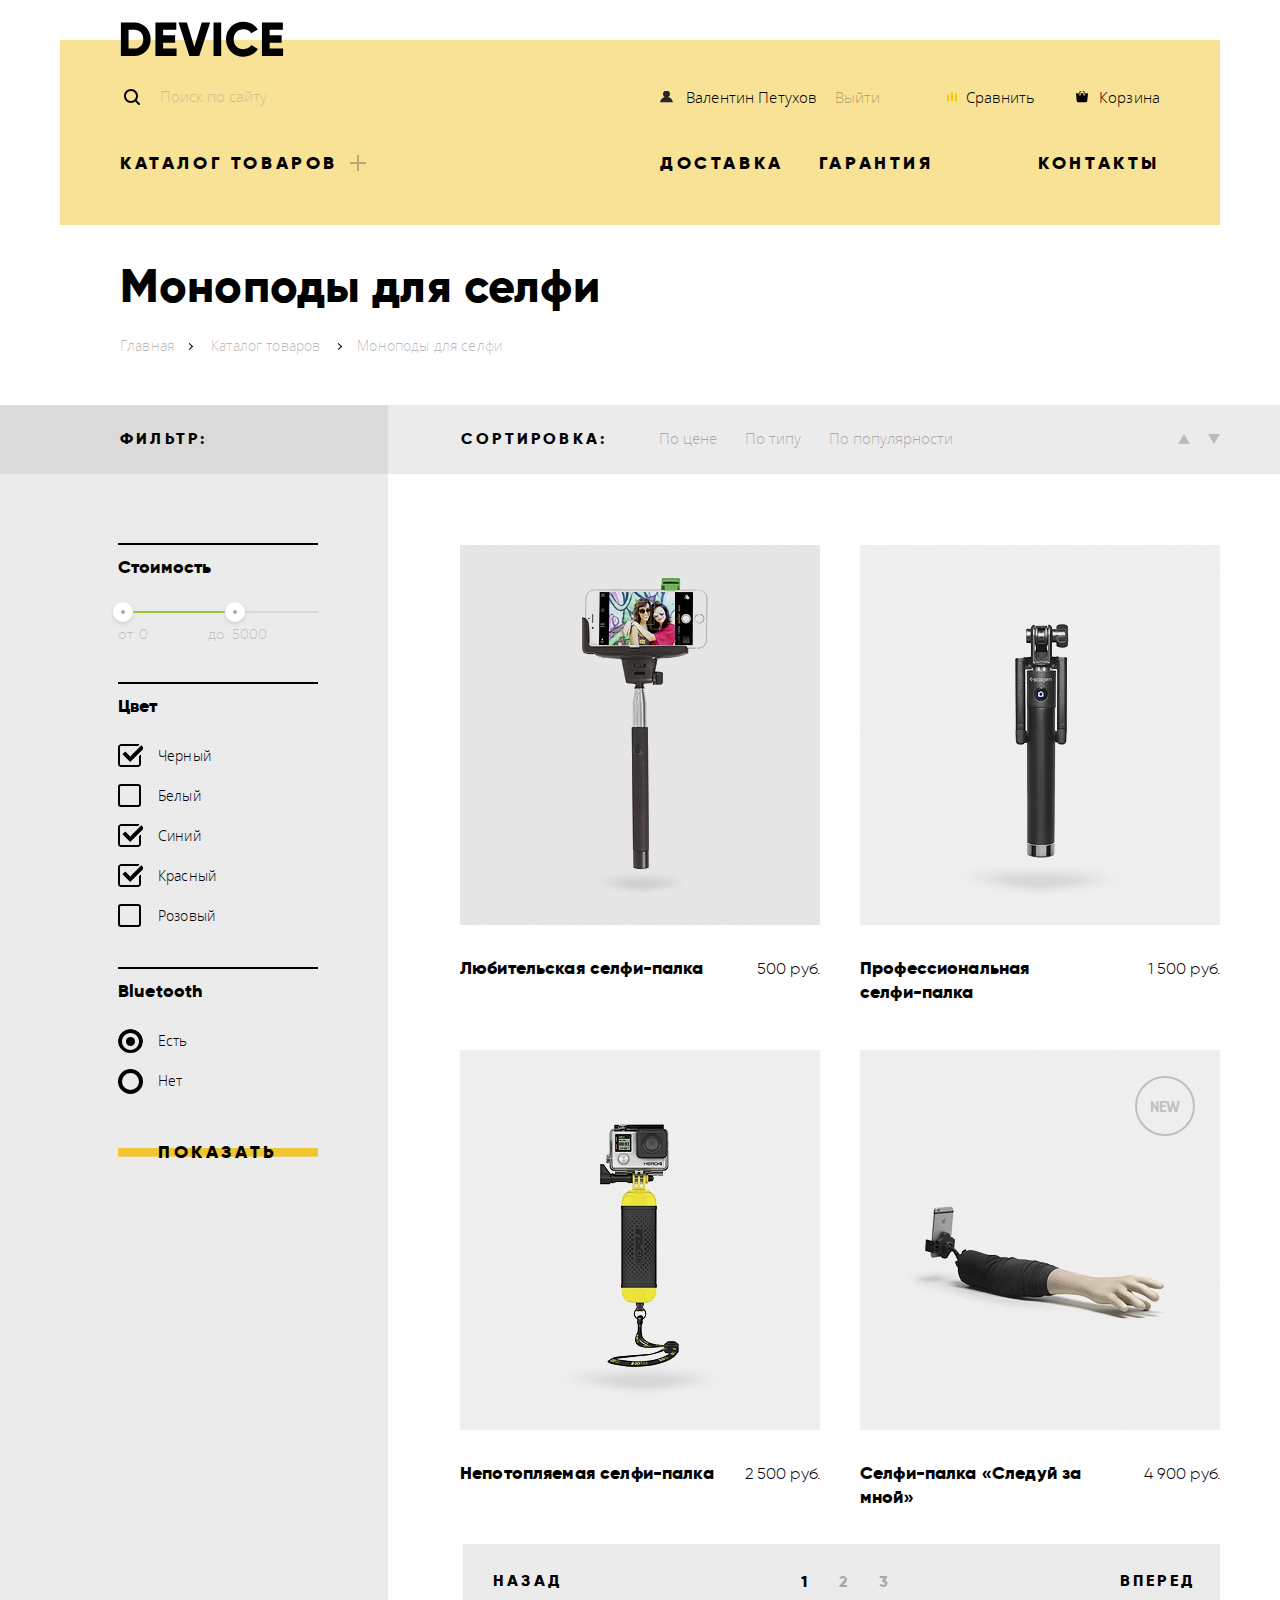
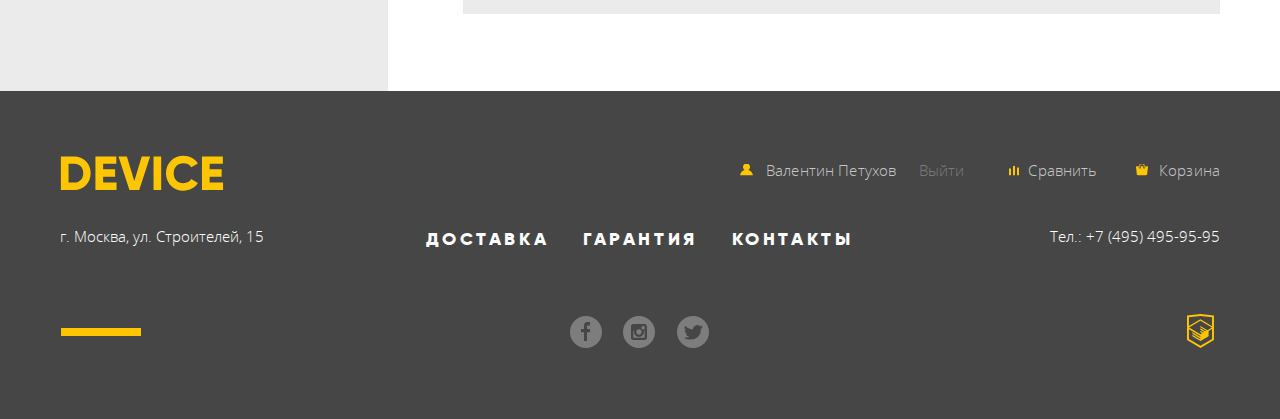
==== catalog.html @ 183bf9fe "исправление ошибок" ====
<!DOCTYPE html>
<html lang="ru">
  <head>
    <meta charset="utf-8">
    <title>DEVICE | Каталог товаров</title>
    <link href="css/normalize.css" rel="stylesheet">
    <link href="css/style.css" rel="stylesheet">
  </head>
  <body>

    <header class="main-header">
      <nav class="main-navigation">
        <a class="site-logo logo-top-margin" href="index.html">
          <img src="img/logo.svg" alt="Логотип «Девайс»" width="164" height="36">
        </a>
        <div class="navigation">
          <ul class="user-navigation list-style behavior">
            <li>
              <form class="search" action="https://echo.htmlacademy.ru" method="post">
                <input class="search-input" type="text" name="search" placeholder="Поиск по сайту" required>
                <button type="submit" class="search-button"><span>Найти</span></button>
              </form>
            </li>
            <!-- Потом будет формой? -->
          </ul>
          <ul class="user-navigation list-style behavior">
            <li class="login-link">
              <a class="enter" href="#">Валентин Петухов</a>
              <a class="logged-in-header logged-in" href="#">Выйти</a>
            </li>
            <li class="compare"><a href="#">Сравнить</a></li>
            <li class="cart"><a href="#">Корзина</a></li>
          </ul>
        </div>
        <div class="navigation">
          <ul class="site-navigation list-style behavior">
            <li class="catalog-pop-up">
              <a href="catalog-all.html">Каталог товаров</a>
              <div class="pop-up-container">
                <ul class="catalog-menu-pop-up list-style">
                  <li><a href="#">Виртуальная реальность</a></li>
                  <li><a href="catalog.html">Моноподы для селфи</a></li>
                  <li><a href="#">Экшн-камеры</a></li>
                </ul>
                <ul class="catalog-menu-pop-up list-style">
                  <li><a href="#">Фитнес-браслеты</a></li>
                  <li><a href="#">Умные часы</a></li>
                </ul>
                <ul class="catalog-menu-pop-up list-style">
                  <li><a href="#">Квадрокоптеры</a></li>
                </ul>
              </div>
            </li>
          </ul>
          <ul class="site-navigation list-style behavior">
            <li><a href="deliverance.html">Доставка</a></li>
            <li class="warranty"><a href="warranty.html">Гарантия</a></li>
            <li><a href="contacts.html">Контакты</a></li>
          </ul>
        </div>
      </nav>
    </header>

    <!-- Главный блок -->
    <main>
      <div class="main-heading container">
        <h1 class="page-title">Моноподы для селфи</h1>
        <ul class="breadcrumbs list-style">
          <li><a href="index.html">Главная</a></li>
          <li><a href="#">Каталог товаров</a></li>
          <li class="breadcrumbs-current">Моноподы для селфи</li>
        </ul>
      </div>

      <div class="top-row">
        <div class="container row">
          <div class="filters-header-left">
            <p class="filt filter-font">Фильтр:</p>
          </div>
          <div class="filters-header-right">
            <p class="sort filter-font">Сортировка:</p>
            <ul class="sort-items">
              <li><a href="#">По цене</a></li>
              <li><a href="#">По типу</a></li>
              <li><a href="#">По популярности</a></li>
            </ul>
            <ul class="sort-arrows">
              <li><a class="arrow arrow-up" href="#">по возрастанию</a></li>
              <li><a class="arrow arrow-down" href="#">по убыванию</a></li>
            </ul>
            </div>
          </div>
        </div>

      <div class="bottom-row">
        <div class="container row">
          <section class="filters-description">
            <h2 class="visually-hidden">Фильтр товаров</h2>
            <!-- Здесь будет формаy -->
            <form class="filter" action="https://echo.htmlacademy.ru" method="get">
              <div class="fieldset-border">
                <fieldset class="filter-item">
                  <legend>Стоимость</legend>
                  <div class="range-filter">
                    <div class="range-controls">
                      <div class="scale">
                        <div class="bar" style="width: 60%"></div>
                      </div>
                      <div class="toggle toggle-min"></div>
                      <div class="toggle toggle-max"></div>
                    </div>
                    <div class="price-controls">
                      <label class="min-price">от <input class="filter-input" type="text" name="min-price" value="0"></label>
                      <label class="max-price">до <input class="filter-input" type="text" name="max-price" value="5000"></label>
                    </div>
                  </div>
                </fieldset>
              </div>
              <div class="fieldset-border">
                <fieldset>
                  <legend>Цвет</legend>
                  <ul class="filter-list list-style">
                    <li class="filter-option">
                      <input class="visually-hidden filter-input" type="checkbox" name="black" id="black" checked>
                      <label for="black">Черный</label>
                    </li>
                    <li class="filter-option">
                      <input class="visually-hidden filter-input" type="checkbox" name="white" id="white">
                      <label for="white">Белый</label>
                    </li>
                    <li class="filter-option">
                      <input class="visually-hidden filter-input" type="checkbox" name="blue" id="blue" checked>
                      <label for="blue">Синий</label>
                    </li>
                    <li class="filter-option">
                      <input class="visually-hidden filter-input" type="checkbox" name="red" id="red" checked>
                      <label for="red">Красный</label>
                    </li>
                    <li class="filter-option">
                      <input class="visually-hidden filter-input" type="checkbox" name="pink" id="pink">
                      <label for="pink">Розовый</label>
                    </li>
                  </ul>
                </fieldset>
              </div>
              <div class="fieldset-border">
                <fieldset>
                  <legend>Bluetooth</legend>
                  <p class="bluetooth-radio">
                    <input class="visually-hidden filter-input" type="radio" name="bluetooth" value="yes" checked id="yes">
                    <label for="yes">Есть</label>
                  </p>
                  <p class="bluetooth-radio">
                    <input class="visually-hidden filter-input" type="radio" name="bluetooth" value="no" id="no">
                    <label for="no">Нет</label>
                  </p>
                </fieldset>
              </div>
              <button type="submit" class="yellow-button">Показать</button>
            </form>

          </section>
          <section class="catalog">
            <h2 class="visually-hidden">Список моноподов для селфи</h2>
            <ul class="catalog-list list-style">

              <li class="catalog-item">
                <article class="catalog-item-flex">
                  <p class="catalog-item-image">
                    <img src="img/item-1.jpg" width="360" height="380" alt="Любительская селфи-палка">
                    <button type="button" class="yellow-button">В корзину</button>
                    <button type="button" class="add-for-comparing">Добавить к сравнению</button>
                  </p>
                  <div class="catalog-item-description">
                    <h3>
                      <a href="catalog-item.html">Любительская селфи-палка</a>
                    </h3>
                    <p class="catalog-item-price">500&nbsp;руб.</p>
                  </div>
                </article>
              </li>

              <li class="catalog-item">
                <article class="catalog-item-flex">

                  <p class="catalog-item-image">
                    <img src="img/item-2.jpg" width="360" height="380" alt="Профессиональная селфи-палка">
                    <button type="button" class="yellow-button">В корзину</button>
                    <button type="button" class="add-for-comparing">Добавить к сравнению</button>
                  </p>
                  <div class="catalog-item-description">
                    <h3>
                      <a href="catalog-item.html">Профессиональная<br> селфи-палка</a>
                    </h3>
                    <p class="catalog-item-price">1&nbsp;500&nbsp;руб.</p>
                  </div>
                </article>
              </li>

              <li class="catalog-item">
                <article class="catalog-item-flex">
                  <p class="catalog-item-image">
                    <img src="img/item-3.jpg" width="360" height="380" alt="Непотопляемая селфи-палка">
                    <button type="button" class="yellow-button">В корзину</button>
                    <button type="button" class="add-for-comparing">Добавить к сравнению</button>
                  </p>
                  <div class="catalog-item-description">
                    <h3>
                      <a href="catalog-item.html">Непотопляемая селфи-палка</a>
                    </h3>
                    <p class="catalog-item-price">2&nbsp;500&nbsp;руб.</p>
                  </div>
                </article>
              </li>

              <li class="catalog-item">
                <article class="catalog-item-flex">
                  <p class="catalog-item-image new">
                    <img src="img/item-4.jpg" width="360" height="380" alt="Селфи-палка в виде руки">
                    <button type="button" class="yellow-button">В корзину</button>
                    <button type="button" class="add-for-comparing">Добавить к сравнению</button>
                  </p>
                  <div class="catalog-item-description">
                    <h3>
                      <a href="catalog-item.html">Селфи-палка &laquo;Следуй за мной&raquo;</a>
                    </h3>
                    <p class="catalog-item-price">4&nbsp;900&nbsp;руб.</p>
                  </div>
                </article>
              </li>
            </ul>
            <div class="pagination">
              <a href="#prev" class="prev page">Назад</a>
              <div class="numbers">
                <a href="#1" class="active">1</a>
                <a href="#2">2</a>
                <a href="#3">3</a>
              </div>
              <a href="#next" class="next page">Вперед</a>
             </div>
          </section>

        </div>
      </div>
    </main>

    <!-- Подвал сайта -->
    <footer class="main-footer">
      <div class="footer-container">
        <nav class="secondary-navigation">
          <div class="navigation-row">
            <a class="site-logo" href="index.html">
              <img src="img/logo-yellow.svg" alt="Логотип «Девайс»" width="164" height="47">
            </a>
            <ul class="user-navigation user-navigation-behavior list-style">
              <li class="login-link-footer">
                <a class="enter-bottom" href="#">Валентин Петухов</a>
                <a class="logged-in logged-in-footer" href="#">Выйти</a>
              </li>
              <li class="compare-catalog compare"><a class="compare-footer" href="#">Сравнить</a></li>
              <li class="cart"><a class="cart-footer" href="#">Корзина</a></li>
            </ul>
          </div>
          <div class="site-navigation-flex">
            <ul class="site-navigation site-navigation-behavior list-style">
              <li><a href="deliverance.html">Доставка</a></li>
              <li><a href="warranty.html">Гарантия</a></li>
              <li><a href="contacts.html">Контакты</a></li>
            </ul>
            <address class="address">
              <span>г. Москва, ул. Строителей, 15</span>
            </address>
            <address class="address phone">
              <a href="tel:+74954959595">Тел.: +7 (495) 495-95-95</a>
            </address>
          </div>
        </nav>
        <div class="footer-social-flex">
          <ul class="footer-social list-style">
            <li><a class="social-image" href="#"><img src="img/fb.svg" width="32" height="32" alt="Ссылка на паблик в Фейсбуке">Фейсбук</a></li>
            <li><a class="social-image" href="#"><img src="img/instagram.svg" width="32" height="32" alt="Ссылка на паблик в Инстаграме">Инстаграм</a></li>
            <li><a class="social-image" href="#"><img src="img/twitter.svg" width="32" height="32" alt="Ссылка на паблик в Твиттере">Твиттер</a></li>
          </ul>
          <a class="copyright" href="https://htmlacademy.ru/intensive/htmlcss"><img src="img/logo-html.svg" width="27" height="35" alt="Сссылка на страницу интенсивов">Профессиональный онлайн‑курс HTML и CSS</a>
        </div>
      </div>
    </footer>
  </body>
</html>
---- css/style.css ----
@font-face {
    font-family: 'Gilroy';
    src: url('../fonts/gilroyextrabold.woff2') format('woff2'),
         url('../fonts/gilroyextrabold.woff') format('woff');
    font-weight: 800;
    font-style: normal;

}

@font-face {
    font-family: 'Gilroy';
    src: url('../fonts/gilroylight.woff2') format('woff2'),
         url('../fonts/gilroylight.woff') format('woff');
    font-weight: 300;
    font-style: normal;

}

@font-face {
  font-family: 'Open Sans';
  src: local('Open Sans Light'), local('OpenSans-Light'),
       url('../fonts/opensanslight.woff2') format('woff2'),
       url('../fonts/opensanslight.woff') format('woff');
  font-weight: 300;
  font-style: normal;
}

body {
  margin: 0;
  padding: 0;
  font-family: 'Open Sans', 'Arial', sans-serif;
  font-size: 15px;
  color: #000000;
  line-height: 30px;
  letter-spacing: 0.01em;
  background-color: #ffffff;
}

img {
  max-width: 100%;
  height: auto;
}

.list-style {
  list-style: none;
  padding:0;
  margin: 0;
}

.page-title {
  font-family: "Gilroy", 'Arial', sans-serif;
  font-weight: 800;
  font-size: 47px;
  line-height: 48px;
  margin: 0;
  padding: 0;
  margin-bottom: 24px;
}

.breadcrumbs a,
.breadcrumbs-current {
  text-decoration: none;
  color: rgba(0, 0, 0, 0.3);
  padding-right: 37px;
}

.filter ul {
  line-height: 24px;
}

.filter-option:not(:last-child) {
  margin-bottom: 16px;
}

.filter fieldset {
  border-style: none;
  padding: 0;
  margin-inline-start: 0px;
  margin-inline-end: 0px;
}

.fieldset-border {
  border-top: 2px solid black;
  margin-bottom: 39px;
}

.fieldset-border legend {
  padding-top: 10px;
  margin-bottom: 26px;
}

.filter legend {
  font-family: "Gilroy", 'Arial', sans-serif;
  font-weight: 800;
  font-size: 18px;
  line-height: 24px;
}

.filter-input:disabled + label {
  color: #a6a6a6;
}

.filter label {
  position: relative;
  display: inline-block;
  margin-left: 40px;
}

.bluetooth-radio {
  line-height: 23px;
  margin-top: 0;
  margin-bottom: 17px;
}

.bluetooth-radio:last-child {
  margin-bottom: 0;
}

input[type="checkbox"] + label::before {
  content: "";
  position: absolute;
  top: 50%;
  left: -40px;
  width: 19px;
  height: 19px;
  margin-top: -12px;
  border: 2px solid #000000;
  border-radius: 3px;
}

input[type="radio"] + label::before {
  content: "";
  position: absolute;
  top: 50%;
  left: -40px;
  width: 17px;
  height: 17px;
  margin-top: -12px;
  border: 4px solid #000000;
  border-radius: 50%;
}

input[type="checkbox"]:checked + label::before {
  content: "";
  position: absolute;
  top: 50%;
  left: -40px;
  width: 25px;
  height: 24px;
  margin-top: -12px;
  background-image: url("../img/checkbox-on.svg");
  background-repeat: no-repeat;
  border: 0;
}

input[type="radio"]:checked + label::before {
  content: "";
  position: absolute;
  top: 50%;
  left: -40px;
  width: 25px;
  height: 24px;
  margin-top: -12px;
  background-image: url("../img/radio-on.svg");
  background-repeat: no-repeat;
  border: 0;
}

input[type="checkbox"] + label:hover::before,
input[type="radio"] + label:hover::before {
  opacity: 0.6;
}

input[type="checkbox"] + label:active::before,
input[type="radio"] + label:active::before {
  opacity: 1;
}

input[type="checkbox"]:disabled + label::before,
input[type="radio"]:disabled + label::before {
  opacity: 0.25;
}

input[type="checkbox"]:focus + label {
  outline: 2px solid rgb(125, 173, 217);
}

.catalog-item-flex {
  margin: 0;
}

.catalog-item-flex a {
  font-family: "Gilroy", 'Arial', sans-serif;
  font-weight: 800;
  font-size: 18px;
  text-decoration: none;
  color: #000000;
}

.catalog-item-image {
  margin: 0;
  margin-bottom: 31px;
  font-size: 0;
  line-height: 0;
  position: relative;
}

.catalog-item-image:hover img {
  opacity: 0.7;
}

.catalog-item-image img {
  position: relative;
}

.new::after {
  position: absolute;
  top: 26px;
  right: 25px;
  width: 56px;
  height: 56px;

  content: "new";
  font-family: "Gilroy", 'Arial', sans-serif;
  font-weight: 800;
  font-size: 14px;
  line-height: 60px;
  text-align: center;
  text-transform: uppercase;

  color: rgba(0, 0, 0, 0.2);
  border: 2px solid rgba(0, 0, 0, 0.2);
  border-radius: 50%;
}

 .catalog-item-image button{
  display: none;
}

.catalog-item-image:hover .yellow-button {
  display: block;
  position: absolute;
  top: 50%;
  left: 50%;
  transform: translate(-50%, -50%);
}

.catalog-item-image:hover .add-for-comparing {
  display: block;
  position: absolute;
  bottom: 140px;
  left: 50%;
  transform: translateX(-50%);
  margin-top: -40px;
  border: 0;
  padding: 0;
  margin: 0;
  background-color: transparent;
  font-size: 13px;
  color: rgba(0, 0, 0, 0.5);
  z-index: 2;
}

.catalog-item-image .add-for-comparing:hover {
  color: rgba(0, 0, 0, 1);
}

.catalog-item-image .add-for-comparing:active {
  color: rgba(0, 0, 0, 0.2);
}

.behavior a:hover,
.search-input:hover,
.sort-items a:hover,
.breadcrumbs a:hover {
  color: rgba(0, 0, 0, 0.6);
}

.breadcrumbs a:active {
  color: rgba(0, 0, 0, 0.1);
}

.behavior a:hover::before {
  opacity: 0.6;
}

.behavior a:active {
  color: rgba(0, 0, 0, 0.3);
}

.site-logo:hover {
  opacity: 0.6;
}

.behavior a:active::before,
.site-logo:active {
  opacity: 0.3;
}

.search-input:valid,
.search-input:focus{
  opacity: 1;
  border: 0;
}

.main-header {
  width: 1160px;
  padding: 40px 20px 0px 20px;
  margin: 0 auto;
}

.main-navigation {
  padding: 0 60px;
  background-color: #f7e296;
  padding-bottom: 22px;
}

.logo-top-margin {
  display: inline-block;
  vertical-align: top;
  margin-top: -19px;
}

.main-header .user-navigation {
  display: flex;
  justify-content: space-between;
  align-items: center;
  width: 500px;
}

.user-navigation li {
  width: 100px;
}

.user-navigation li:first-child {
  width: 260px;
}

.user-navigation li:last-child {
  text-align: right;
}

.navigation {
  display: flex;
  justify-content: space-between;
  margin-bottom: 25px;
}

.secondary-navigation .compare {
  padding-right: 16px;
}

.secondary-navigation .compare-catalog {
  padding-right: 35px;
}

.secondary-navigation .login-link {
  text-align: right;
}

.login-link-footer {
  padding-right: 35px;
}

.column-right {
  display: flex;
  justify-content: flex-end;
}

.main-navigation a {
  color: rgba(0, 0, 0, 1);
  text-decoration: none;
}

.main-navigation .logged-in {
  color: rgba(0, 0, 0, 0.3);
}

.main-header .site-navigation {
  display: flex;
  justify-content: space-between;
  width: 500px;
}

.main-navigation .warranty {
  margin-right: auto;
  padding-left: 35px;
}

.site-navigation a {
  font-family: "Gilroy", 'Arial', sans-serif;
  font-weight: 800;
  font-size: 18px;
  line-height: 24px;
  text-transform: uppercase;
  letter-spacing: 0.2em;
}

.catalog-menu-pop-up:first-child {
  width: 240px;
}

.catalog-menu-pop-up:nth-child(2) {
  width: 200px;
}

.catalog-menu-pop-up a {
  font-family:'Open Sans', 'Arial', sans-serif;
  text-transform: none;
  letter-spacing: 0.01em;
  font-size: 15px;
  line-height: 36px;
}

.catalog-pop-up {
  position: relative;
  padding-right: 30px;
}

.pop-up-container {
  display: none;
  position: absolute;
}

.catalog-pop-up:hover .pop-up-container {
  display: flex;
  width: 1040px;
  left: -60px;
  padding: 24px 60px 27px;
  background-color: #f7e296;
  z-index: 2;
}

.catalog-pop-up::after {
  content: "";
  position: absolute;
  top: 50%;
  right: 2px;
  width: 16px;
  height: 16px;
  transform: translateY(-50%);
  background-image: url("../img/plus.svg");
}

.about-us p:not(:last-of-type),
.contacts p {
  margin: 0;
  margin-bottom: 32px;
}

.about-us p:last-of-type {
  margin: 0;
  margin-bottom: 65px;
  letter-spacing: normal;
}

.about-us h2,
.contacts h2,
.advantages-slider h3
 {
  font-family: "Gilroy", 'Arial', sans-serif;
  font-weight: 800;
  font-size: 47px;
  line-height: 48px;
  margin: 0;
  margin-bottom: 42px;
  letter-spacing: 0.01em;
}

.about-us {
  letter-spacing: 0.1px;
}
.about-us ul {
  font-size: 16px;
  line-height: 40px;
  font-family: "Gilroy", 'Arial', sans-serif;
  font-weight: 800;
  margin: 0;
  margin-bottom: 51px;
  padding: 0;
  list-style-type: none;
}

.about-us li {
  position: relative;
  padding-left: 35px;
}

.about-us li::before {
  content: "";
  position: absolute;
  top: 50%;
  left: 0;
  width: 4px;
  height: 4px;
  transform: translateY(-50%);
  background-color: #ffffff;
  border: 2px solid #e5e5e5;
  border-radius: 50%;
}

.container {
  width: 1160px;
  margin: 0px auto;
  padding: 0 20px;
}

.info-container {
  display: flex;
  justify-content: space-between;
  padding-top: 72px;
  margin-bottom: 79px;
}

.info-container p {
  letter-spacing: 0;
}

.visually-hidden {
  position: absolute;

  width: 1px;
  height: 1px;
  margin: -1px;
  border: 0;
  padding: 0;

  white-space: nowrap;

  clip-path: inset(100%);
  clip: rect(0 0 0 0);
  overflow: hidden;
}
.about-us-wrapper {
  width: 477px;
}

.info-section {
  width: 560px;
  position: relative;
}

.info-section::before {
  content: "";
  position: absolute;
  top: -52px;
  width: 80px;
  height: 7px;
  background-color: black;
}

.main-footer {
  background-color: #464646;
  list-style: none;
}

.main-footer a {
  text-decoration: none;
  color: #ffffff;
}

.user-navigation-behavior a {
  color: rgba(255, 255, 255, 0.7);
}

.user-navigation-behavior a:hover,
.site-navigation-behavior a {
  color: rgba(255, 255, 255, 1);
}

.site-navigation-behavior a:hover {
  color: rgba(255, 255, 255, 0.6);
}

.user-navigation-behavior a:active,
.site-navigation-behavior a:active {
  color: rgba(255, 255, 255, 0.3);
}

.user-navigation-behavior a:hover::before,
.footer-social a:hover,
.copyright:hover {
  opacity: 0.6;
}

.user-navigation-behavior a:active::before,
.footer-social a:active,
.copyright:active {
  opacity: 0.3;
}

.copyright {
  font-size: 0;
}

.address {
  letter-spacing: normal;
}

.address span {
  font-style: normal;
  color: #ffffff;
  position: relative;
}

.address span::before {
  content: "";
  position: absolute;
  top: 102px;
  left: 1px;
  height: 8px;
  width: 80px;
  background-color: #ffc600;
}

.modal {
  display: none;
  margin: 0 auto;
  box-shadow: 0 10px 20px 0 rgba(4, 6, 6, 0.2);
  margin-top: 50px;
  margin-bottom: 50px;
  width: 960px;
}

.big-map {
  font-size: 0;
  line-height: 0;
  position: relative;
}

.map {
  margin-bottom: 66px;
  font-size: 0;
  line-height: 0;
  padding-top: 8px;
}

.write-us-form-container {
  display: flex;
  position: relative;
  padding: 100px 100px 80px 100px;
  flex-wrap: wrap;
  justify-content: space-between;
  flex-grow: 1;
}

.close-button {
  content: "";
  position: absolute;
  top: 20px;
  right: 20px;
  width: 55px;
  height: 55px;
  border: 0;
  border-radius: 50%;
  background-image: url("../img/modal-close.svg");
  background-repeat: no-repeat;
  opacity: 0.5;

}

.write-us-form-item {
  flex-basis: 320px;
  padding: 0;
  margin: 0;
}

.write-us-form-item input,
.write-us-form-item textarea {
   width: 320px;
   border: 0;
   background-color: #f2f2f2;
   font-size: 14px;
   line-height: 18px;
   color: inherit;
   padding: 16px 20px;
   outline: none;
}

.write-us-form-item input:hover,
.write-us-form-item textarea:hover {
  background-color: #eaeaea;
}

.write-us-form-item input:focus,
.write-us-form-item textarea:focus {
  outline: 3px solid #f0c52e;
}

.write-us-form-item input:invalid,
.write-us-form-item textarea:invalid {
  background-color: #f6dada;
}

.write-us-form-item textarea {
   width: 720px;
   resize: none;
 }

.write-us-form-item input::placeholder,
.write-us-form-item textarea::placeholder {
  color: rgba(0, 0, 0, 0.4);
}

.write-us-form-item label {
  font-family: "Gilroy", 'Arial', sans-serif;
  font-weight: 800;
  font-size: 18px;
  line-height: 24px;
  letter-spacing: 0.01em;
}

.grow {
  flex-grow: 1;
  margin-top: 40px;
}

.footer-container {
  width: 1160px;
  margin: 0px auto;
  padding: 64px 20px 55px 20px;
  background-color: #464646;
}

.navigation-row {
  display: flex;
  justify-content: space-between;
  align-items: flex-start;
  margin-bottom: 27px;
}

.main-footer .user-navigation {
  display: flex;
  justify-content: space-between;
  width: 480px;
}

.site-navigation-flex {
  display: flex;
  justify-content: space-between;
  margin-bottom: 63px;
  line-height: 18px;
}

.site-navigation-flex ul {
  order: 1;
  display: flex;
  width: 428px;
  justify-content: space-between;
  margin-right: 35px;

}
.phone {
  order: 2;
  font-style: normal;
}

.footer-social-flex {
  display: flex;
  justify-content: space-between;
  align-items: center;
}

.footer-social-flex ul {
  display: flex;
  width: 160px;
  justify-content: space-around;
}

.footer-social {
margin-left: 500px;
}

.footer-social a {
  font-size: 0;
}

.main-heading {
  width: 1100px;
  margin: 0px auto 47px auto;
  padding-left: 80px;
  padding-top: 37px;
}

.breadcrumbs {
  display: flex;
  font-size: 14px;
  line-height: 24px;
}

.catalog-list {
  display: flex;
  justify-content: space-between;
  flex-wrap: wrap;
  margin: 25px 0 35px 72px;
  padding:0;
  line-height: 24px;
}

.catalog-item {
  padding-top: 46px;
}

.catalog-item:nth-child(2n) {
  margin-right: 0;
}

.catalog-item-description {
  display: flex;
  align-items: baseline;
  justify-content: space-between;
}

.catalog-item-description h3 {
  font-family: "Gilroy", 'Arial', sans-serif;
  font-weight: 800px;
  font-size: 18px;
  width: 260px;
}

.catalog-item-price {
  font-family: "Gilroy", 'Arial', sans-serif;
  font-weight: 300px;
  font-size: 16px;
}

.catalog-item-description h3,
.catalog-item-description p {
  margin: 0;
}

.top-row {
  background-image: linear-gradient(to right, #dbdbdb 0, #dbdbdb 40%, #ebebeb 40%, #ebebeb 100%);
}

.bottom-row {
  background-image: linear-gradient(to right, #ebebeb 0, #ebebeb 40%, #fff 40%, #fff 100%);
}

.row {
  display: flex;
  align-items: stretch;
}
.filters-header-left {
  width: 328px;
  background-color: #dbdbdb;
  padding: 18px 0 21px 0;
  letter-spacing: 0.2em;
}

.filters-header-right {
  flex-grow: 1;
  background-color: #ebebeb;
  padding: 18px 0 16px 73px;
}

.filters-description {
  width: 328px;
  background-color: #ebebeb;
  padding-top: 69px;
}

.filters-description form {
  margin-left: 58px;
  margin-right: 70px;
  font-size: 14px;
}

.catalog {
  flex-grow: 1;
  background-color: #fff;
  margin: 0px auto;
  width: 800px;
}

.search {
  width: 440px;
  display: flex;
  position: relative;
}

.search::before {
  content: "";
  position: absolute;
  top: 50%;
  left: 4px;
  width: 16px;
  height: 16px;
  transform: translateY(-50%);
  background-image: url("../img/search.svg");
}
.search-input {
  border: 0;
  background-color: transparent;
  opacity: 0.3;
  padding-left: 40px;
  width: 310px;
  font-family: inherit;
  font-size: inherit;
  color: inherit;
  line-height: inherit;
  border-bottom: 2px solid transparent;
  height: 49px;
}

.search-input:active,
.search-input:hover,
.search-input:focus {
    outline: 0;
    outline-offset: 0;
}
.search-input:focus,
 .search-input:valid {
  border-bottom: 2px solid black;
}

.search-button {
  font-family: inherit;
  font-size: inherit;
  color: inherit;
  line-height: 15px;
  padding: 15px 20px;
  border: 2px solid black;
  display: none;
  background-color: transparent;
  transition: all 0.1s ease-in;
}

.search-input:focus + .search-button,
.search-input:valid + .search-button {
  display: block;
}

.search-button:hover {
  background-color: black;
  color: white;
}

.search-button:active {
  color: rgba(255, 255, 255, 0.3);
}

.yellow-button {
  position: relative;
  display: inline-block;
  vertical-align: top;
  background-color: transparent;
  padding: 11px 10px;
  border: 0;
  text-transform: uppercase;
  font-weight: 800;
  font-family: "Gilroy", 'Arial', sans-serif;
  font-size: 18px;
  letter-spacing: 0.2em;
  width: 200px;
  z-index: 2;
  cursor: pointer;
}

.more-about-us {
  line-height: 24px;
  text-decoration: none;
  color: #000000;
  text-align: center;
  width: 240px;
}

 .yellow-button::before {
  content: "";
  position: absolute;
  top: 0px;
  left: 0px;
  width: 100%;
  height: 100%;
  background-color: #f0c52e;
  z-index: -1;
  transform: scaleY(0.2);
  transition: transform 0.3s ease-in-out;
}

.yellow-button:hover::before {
  transform: scaleY(1);
}

.yellow-button:active {
  color: rgba(0, 0, 0, 0.3);
}

.filt {
  display: inline;
  margin-left: 60px;
}

.sort {
  display: inline-block;
  width: 160px;
}

.filter-font {
  font-family: "Gilroy", 'Arial', sans-serif;
  font-weight: 800;
  line-height: 24px;
  font-size: 16px;
  letter-spacing: 0.2em;
  text-transform: uppercase;
  margin-top: 0;
  margin-bottom: 0;
}

.sort-items {
  display: inline-flex;
  width: 460px;
  list-style: none;
  padding: 0;
  margin: 0;
  margin-left: 34px;
}

.sort-items a {
  text-decoration: none;
  color: black;
  margin-right: 28px;
  color: rgba(0, 0, 0, 0.3);
  letter-spacing: normal;
}

.sort-items a:active {
  color: rgba(0, 0, 0, 1);
}
.sort-arrows {
  display: inline-flex;
  width: 42px;
  line-height: 20px;
  justify-content: space-between;
  float: right;
  list-style: none;
  margin: 0;
  padding: 0;
}

.arrow {
  display: inline-block;
  position: relative;
  font-size: 0;
  margin-right: 8px;
  opacity: 0.2;
}

.arrow:last-child {
  margin: 0;
}

.arrow::before {
  content: "";
  position: absolute;
  border: 10px solid black;
  border-right-width: 6px;
  border-left-width: 6px;
  border-right-color: transparent;
  border-left-color: transparent;
  display: inline-block;
}

.arrow-up::before {
  border-top-width: 0px;
  top: 5px;
}

.arrow-down::before {
  border-bottom-width: 0px;
  top: 5px;
  right: 0px;
}

.arrow:hover {
  opacity: 0.4;
}

.arrow:active,
.close-button:hover {
  opacity: 1;
}

.close-button:active {
  opacity: 0.3;
}

.breadcrumbs li {
  position: relative;
  color: rgba(0, 0, 0, 0.3);
}
.breadcrumbs li:not(:last-child)::after {
  position: absolute;
  top: 10px;
  right: 19px;
  content: "";
  height: 4px;
  width: 4px;
  border-bottom: 1px solid black;
  border-right: 1px solid black;
  transform: rotate(-45deg);
}

.breadcrumbs li:nth-child(2)::after {
  top: 10px;
  right: 16px;
}

.user-navigation a:not(.logged-in) {
  position: relative;
  padding-left: 26px;
}

.logged-in-footer {
  padding-left: 18px;
}

 .logged-in-header {
  color: rgba(0, 0, 0, 0.3);
  padding-left: 14px;
}

.secondary-navigation .logged-in-footer {
  color: rgba(255, 255, 255, 0.3);
}

/* Картинки перед ссылками меню  user-navigation */

.user-navigation a::before {
  content: "";
  position: absolute;
  top: 50%;
  left: 0px;
  transform: translateY(-50%);
  width: 19px;
  height: 15px;
  background-repeat: no-repeat;
  /* background-position: 50% 50%; */
}

.enter::before {
  background-image: url("../img/user.svg");
  background-position: 0px 1px;
}
.compare a::before {
  background-image: url("../img/compare.svg");
  background-position: 74% 54%;
}
.cart a::before {
  background-image: url("../img/cart.svg");
  background-position: 49% 49%;
}
.enter-bottom::before {
  background-image: url("../img/user-yellow.svg");
  background-position: 0px 1px;
}
.compare .compare-footer::before {
  background-image: url("../img/compare-yellow.svg");
  background-position: 74% 54%;
}
.cart .cart-footer::before {
  background-image: url("../img/cart-yellow.svg");
  background-position: 49% 49%;
}

/* Картинки перед ссылками меню  user-navigation */

/* Пагинация */

.pagination {
  margin-left: 75px;
  background-color: #ebebeb;
  display: flex;
  justify-content: space-between;
  margin-bottom: 77px;
}

.pagination a {
  min-width: 20px;
  font-family: "Gilroy", 'Arial', sans-serif;
  font-weight: 800;
  font-size: 16px;
  text-align: center;
  text-decoration: none;
  text-transform: uppercase;
  letter-spacing: 0.2em;
  color: rgba(0, 0, 0, 1);
}

.prev {
  padding: 22px 30px 17px 30px;
}
.numbers {
  padding: 22px 30px 17px 46px;
}
.next {
  padding: 22px 25px 17px 35px;
}

.numbers a {
  padding: 0 12px;
  color: rgba(0, 0, 0, 0.3);
}

.numbers .active {
  color: rgba(0, 0, 0, 1);
}

.numbers a:hover {
  color: rgba(0, 0, 0, 0.6);
}

.numbers a:active {
  color: rgba(0, 0, 0, 1);
}

.page:hover {
  background-color: #d9d9d9;
}

.page:active {
  color: rgba(0, 0, 0, 0.3);
}

/* Пагинация */

.filter-item {
  font-family: "Gilroy", 'Arial', sans-serif;
  font-weight: 300;
  margin: 0;
  padding: 0;
  border: none;
}

.filter-item legend {
  margin-bottom: 23px;
}
.range-controls {
  position: relative;
  height: 11px;
  margin-bottom: 3px;
  padding-top: 9px;
}

.range-controls .scale {
  height: 2px;
  background-color: #d8d8d8;
}

.range-controls .bar {
  width: 70%;
  height: 2px;
  background: #91C92F;
}

.range-controls .toggle {
  position: absolute;
  top: 0px;
  left: 0px;
  width: 4px;
  height: 4px;
  padding: 0;
  border: 8px solid #ffffff;
  background-color: #ababab;
  border-radius: 50%;
  box-shadow: 0 2px 4px 0 #cfcfcf;
  cursor: pointer;
}

.range-controls .toggle-min {
  left: -5px;
}

.range-controls .toggle-max {
  left: 107px;
}

.range-controls .toggle:active {
  border: 9px solid #ffffff;
}

.price-controls {
  font-size: 0;
  line-height: 16px;
}

.price-controls label {
  display: inline-block;
  vertical-align: middle;
  width: 45%;
  font-size: 14px;
  margin-left: 0;
  color: rgba(0, 0, 0, 0.2);
}

.price-controls input {
  width: 40px;
  font-family: "Gilroy", 'Arial', sans-serif;
  font-weight: 300;
  font-size: 14px;
  text-align: left;
  color: rgba(0, 0, 0, 0.2);
  background-color: transparent;
  border: 0;
}

/* Слайдер */

.slider-container {
  box-sizing: border-box;
  height: 490px;
}

.slider-item {
  position: relative;
  width: 560px;
  z-index: 2;
}

.slider-card {
  display: none;
}

.slider-item::before {
  content: "";
  position: absolute;
  top: 39px;
  width: 100px;
  height: 7px;
  background-color: rgba(255, 255, 255, 1);
}

.slider-card::after {
  position: absolute;
  top: -12px;
  right: 49px;

  font-family: "Gilroy", 'Arial', sans-serif;
  font-weight: 800;
  font-size: 179.2px;
  line-height: 179.2px;
  color: rgba(255, 255, 255, 1);
  z-index: 1;
}

.slider-card:nth-child(1)::after {
  content: "01";
}

.slider-card:nth-child(2)::after {
  content: "02";
}

.slider-card:nth-child(3)::after {
  content: "03";
}

.slider {
  position: relative;
  background-image: linear-gradient(to bottom, #f7e296 0, #f7e296 114px, #ffffff 114px, #ffffff 100%);
}

.slider-list,
.slider-list ul {
  margin: 0;
  padding: 0;

  list-style: none;
}

.slider-item .slider-item-heading {
  max-width: 500px;
  margin: 0;
  margin-bottom: 19px;
  padding-top: 81px;
  font-family: "Gilroy", 'Arial', sans-serif;
  font-weight: 800;
  font-size: 47px;
  line-height: 56px;
}

.slider-item p {
  max-width: 500px;
  margin: 0;
  margin-bottom: 40px;
}

.slider-item-options .option-heading {
  font-size: 13px;
  font-family: "Open Sans", 'Arial', sans-serif;
  line-height: 20px;
  margin: 0;
}

.slider-item-options p {
  font-family: "Gilroy", 'Arial', sans-serif;
  font-weight: 300;
  font-size: 36px;
  line-height: 48px;
  margin-bottom: 7px;
}

.slider-controls {
  position: absolute;
  right: 70px;
  bottom: 129px;
  z-index: 10;
  font-size: 0;
}

.slider-controls label {
  position: relative;
  display: inline-block;
  width: 10px;
  height: 10px;
  border-radius: 50%;
  cursor: pointer;
  padding: 5px 9px;
  margin-left: 3px;
  margin-right: 3px;
}

.slider-controls label::after {
  content: "";

  position: absolute;
  top: 50%;
  left: 50%;
  z-index: 1;
  margin-left: -7px;
  margin-top: -6px;
  width: 10px;
  height: 10px;
  border: 1px solid #464646;
  border-radius: 50%;
  background: #ffffff;
}

#product-1:checked ~ .slider-list .slider-card:nth-child(1) {
  display: flex;
  flex-direction: row-reverse;
  justify-content: space-between;
}

#product-2:checked ~ .slider-list .slider-card:nth-child(2) {
  display: flex;
  flex-direction: row-reverse;
  justify-content: space-between;
}

#product-3:checked ~ .slider-list .slider-card:nth-child(3) {
  display: flex;
  flex-direction: row-reverse;
  justify-content: space-between;
}
#product-1:checked ~ .slider-controls .slider-controls-item--1::before,
#product-2:checked ~ .slider-controls .slider-controls-item--2::before,
#product-3:checked ~ .slider-controls .slider-controls-item--3::before {
  content: "";

  position: absolute;
  left: 50%;
  top: 50%;
  z-index: 2;

  width: 2px;
  height: 2px;
  margin-top: -2px;
  margin-left: -3px;

  background-color: inherit;
  border: 1px solid #464646;
  border-radius: 50%;
}

.slider-item-image {
  width: 560px;
  display: flex;
  justify-content: center;
  align-items: center;
}

.slider-item .yellow-button {
  margin-bottom: 47px;
}

.slider-item .more-about-us {
  width: 200px;
}

.slider-item-options {
  display: flex;
  align-items: space-between;
  justify-content: space-between;
  max-width: 426px;
}

 .slider-card:nth-child(3) .slider-item-options {
   width: 280px;
 }

.slider-item-options li {
  display: flex;
  flex-direction: column-reverse;
}
/* Слайдер */

/* Ассортимент */

.range-of-items {
  padding-top: 104px;
  margin-bottom: 182px;
}

.range-of-items-flex {
  margin: 0;
  padding: 0;
  list-style: none;
  display: flex;
  justify-content: space-between;
}

.range-item {
  max-width: 160px;
}

.range-item-heading {
  margin: 0;
  font-family: "Gilroy", 'Arial', sans-serif;
  font-weight: 800;
  line-height: 24px;
  font-size: 18px;
  width: 160px;
}

.range-item .range-item-link {
  display: flex;
  justify-content: center;
  align-items: center;
  width: 160px;
  height: 160px;
  background: rgba(240, 197, 46, 0.5) no-repeat 50% 50%;
  font-size: 0;
  margin-bottom: 33px;
}

.range-item:nth-child(2) .range-item-link {
  align-items: flex-end;
}

.range-item-link span {
  display: block;
  background-repeat: no-repeat;
  width: auto;
}

.range-item a {
  text-decoration: none;
  color: rgba(0, 0, 0, 1);
}

.range-item:nth-child(1) span {
  background-image: url("../img/popular-1.svg");
  width: 97px;
  height: 55px;
}
.range-item:nth-child(2) span {
  background-image: url("../img/popular-2.svg");
  width: 86px;
  height: 117px;
}
.range-item:nth-child(3) span {
  background-image: url("../img/popular-3.svg");
  width: 71px;
  height: 87px;
}
.range-item:nth-child(4)  span {
  background-image: url("../img/popular-4.svg");
  width: 107px;
  height: 65px;
}
.range-item:nth-child(5)  span {
  background-image: url("../img/popular-5.svg");
  width: 56px;
  height: 98px;
}
.range-item:nth-child(6)  span {
  background-image: url("../img/popular-6.svg");
  width: 132px;
  height: 69px;
}

.range-item-link:hover,
.range-item h3:hover + .range-item-link {
  background-color: rgba(240, 197, 46, 1);
}

 .range-item-link:active span {
  opacity: 0.3;
}

.our-partners {
  margin-bottom: 65px;
}

.partners-flex {
  display: flex;
  justify-content: space-between;
  list-style: none;
  margin: 0;
  padding:0;
}

.partners-flex a {
  width: 260px;
  height: 100px;
  display: inline-block;
  font-size: 0;
}

.partners-flex li:first-child {
  background-image: url("../img/logo-1.png");
}
.partners-flex li:first-child:hover {
  background-image: url("../img/logo-1-color.png");
}

.partners-flex li:nth-child(2) {
  background-image: url("../img/logo-3.png");
}
.partners-flex li:nth-child(2):hover {
  background-image: url("../img/logo-3-color.png");
}

.partners-flex li:nth-child(3) {
  background-image: url("../img/logo-2.png");
}
.partners-flex li:nth-child(3):hover {
  background-image: url("../img/logo-2-color.png");
}

.partners-flex li:last-child {
  background-image: url("../img/logo-4.png");
}
.partners-flex li:last-child:hover {
  background-image: url("../img/logo-4-color.png");
}

/* Нижний слайдер */

.advantages-slider {
  margin-bottom: 95px;
  background-color: #e5e5e5;
}

.advantages-slider-list {
  margin: 0;
  padding:0;
  width: 760px;
  list-style: none;
}

.advantages-slider-item {
  display: none;
  position: relative;
  margin-top: -27px;
}

.advantages-slider-container {
  display: flex;
  align-items: flex-start;
  padding-bottom: 129px;
}

.advantages-slider-controls {
  position: relative;
  display: flex;
  flex-direction: column;
  justify-content: space-around;
  width: 400px;
  padding: 0;
  margin: 0;
  margin-top: -32px;
  list-style: none;
}

.advantages-slider-controls  .yellow-button {
  padding-top: 8px;
  padding-bottom: 8px;
}

.advantages-slider-controls::after {
  content: "";
  position: absolute;
  right: 116px;
  top: -68px;
  width: 7px;
  height: 319px;
  background-color: black;
}

.advantages-slider-controls label {
  text-align: center;
  line-height: 24px;
  width: 140px;
}

.advantages-slider-controls li {
  margin: 12px 0px;
}

.advantages-slider-item h3 {
  margin-bottom: 30px;
}

.advantages-slider-item p {
  max-width: 460px;
  margin: 0;
  margin-bottom: 18px;
}

#delivery:checked ~ .advantages-slider-list .advantages-slider-item:nth-child(1) {
  display: block;
}

#warranty:checked ~ .advantages-slider-list .advantages-slider-item:nth-child(2) {
    display: block;
}

#credit:checked ~ .advantages-slider-list .advantages-slider-item:nth-child(3) {
    display: block;
}
#delivery:checked ~ .advantages-slider-controls .slider-controls-item--1::before,
#warranty:checked ~ .advantages-slider-controls .slider-controls-item--2::before,
#credit:checked ~ .advantages-slider-controls .slider-controls-item--3::before {
  display: none;
}

#delivery:checked ~ .advantages-slider-controls .slider-controls-item--1,
#warranty:checked ~ .advantages-slider-controls .slider-controls-item--2,
#credit:checked ~ .advantages-slider-controls .slider-controls-item--3 {
  background-color: rgba(0, 0, 0, 1);
  color: #f7e184;
  padding: 8px 128px 8px 11px;
}

.advantages-slider-item::after {
  content: "";
  position: absolute;
  top: 11px;
  right: 69px;
}

.advantages-slider-item:nth-child(1)::after {
  width: 133px;
  height: 159px;
  background-image: url("../img/delivery.svg");
}

.advantages-slider-item:nth-child(2)::after {
  width: 171px;
  height: 194px;
  background-image: url("../img/warranty.svg");
}

.advantages-slider-item:nth-child(3)::after {
  width: 156px;
  height: 186px;
  background-image: url("../img/credit.svg");
}
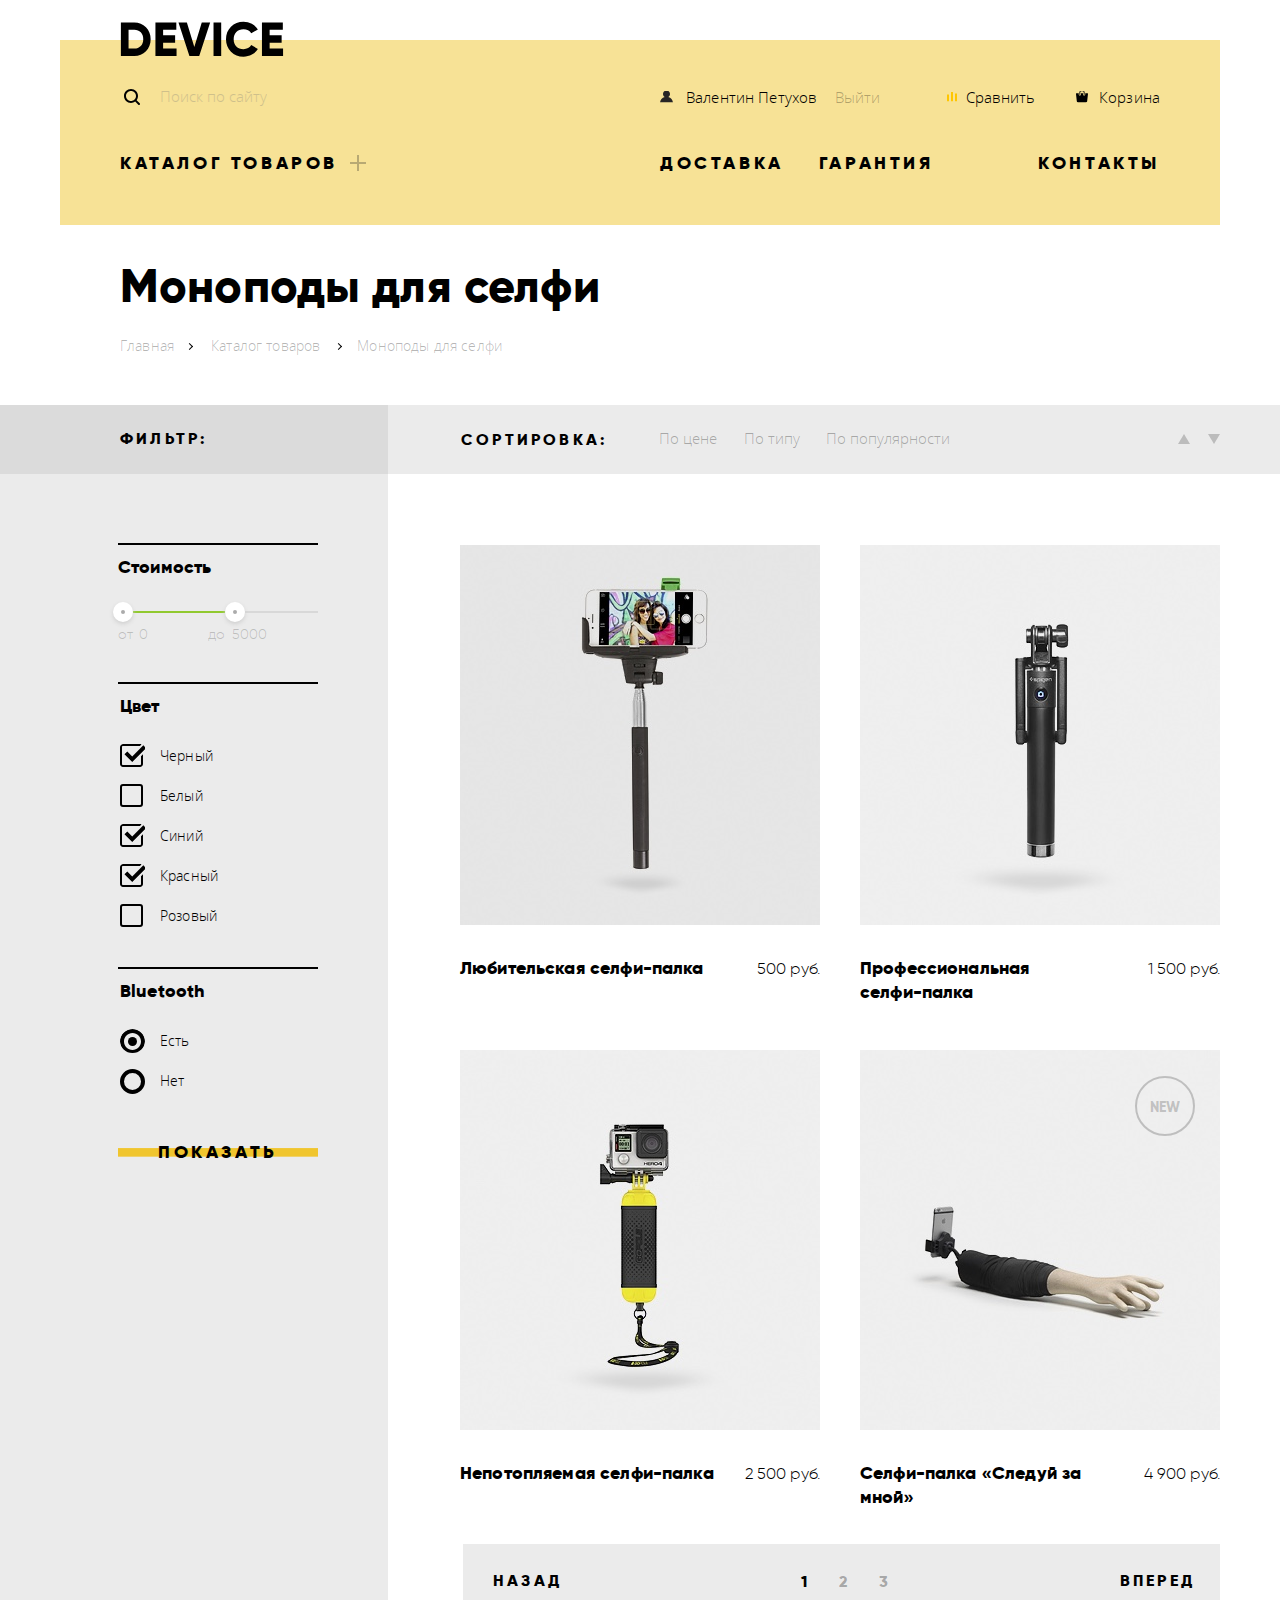
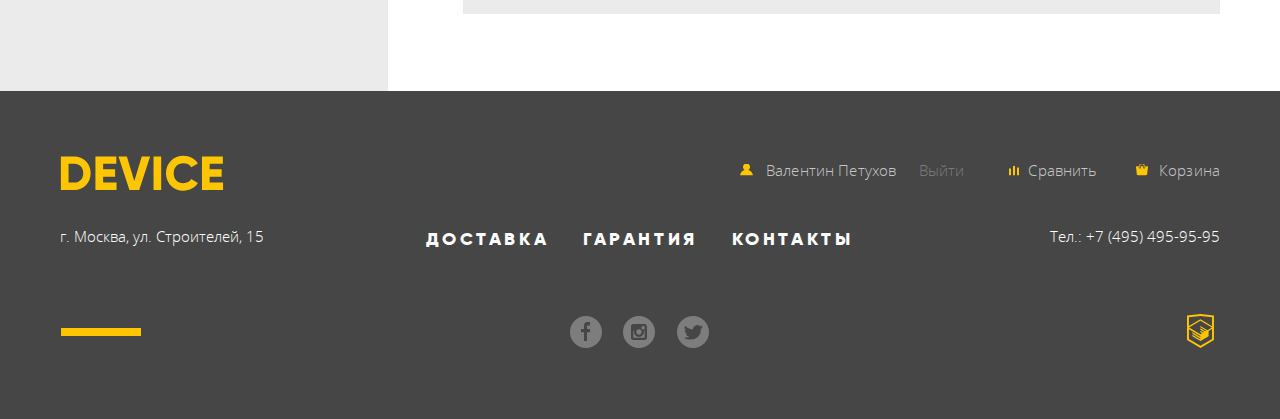
==== commit 5d05afba: "сделал javascript, а потом его поломалл" ====
--- a/catalog.html
+++ b/catalog.html
@@ -25,11 +25,11 @@
           </ul>
           <ul class="user-navigation list-style behavior">
             <li class="login-link">
-              <a class="enter" href="#">Валентин Петухов</a>
-              <a class="logged-in-header logged-in" href="#">Выйти</a>
+              <a class="enter" href="id.html">Валентин Петухов</a>
+              <a class="logged-in-header logged-in" href="log-out.html">Выйти</a>
             </li>
-            <li class="compare"><a href="#">Сравнить</a></li>
-            <li class="cart"><a href="#">Корзина</a></li>
+            <li class="compare"><a href="compare.html">Сравнить</a></li>
+            <li class="cart"><a href="cart.html">Корзина</a></li>
           </ul>
         </div>
         <div class="navigation">
@@ -38,16 +38,16 @@
               <a href="catalog-all.html">Каталог товаров</a>
               <div class="pop-up-container">
                 <ul class="catalog-menu-pop-up list-style">
-                  <li><a href="#">Виртуальная реальность</a></li>
+                  <li><a href="virtual-reality.html">Виртуальная реальность</a></li>
                   <li><a href="catalog.html">Моноподы для селфи</a></li>
-                  <li><a href="#">Экшн-камеры</a></li>
+                  <li><a href="action-cameras.html">Экшн-камеры</a></li>
                 </ul>
                 <ul class="catalog-menu-pop-up list-style">
-                  <li><a href="#">Фитнес-браслеты</a></li>
-                  <li><a href="#">Умные часы</a></li>
+                  <li><a href="trackers.html">Фитнес-браслеты</a></li>
+                  <li><a href="smart-watch.html">Умные часы</a></li>
                 </ul>
                 <ul class="catalog-menu-pop-up list-style">
-                  <li><a href="#">Квадрокоптеры</a></li>
+                  <li><a href="quadrocopters.html">Квадрокоптеры</a></li>
                 </ul>
               </div>
             </li>
@@ -67,7 +67,7 @@
         <h1 class="page-title">Моноподы для селфи</h1>
         <ul class="breadcrumbs list-style">
           <li><a href="index.html">Главная</a></li>
-          <li><a href="#">Каталог товаров</a></li>
+          <li><a href="catalog-all.html">Каталог товаров</a></li>
           <li class="breadcrumbs-current">Моноподы для селфи</li>
         </ul>
       </div>
@@ -80,13 +80,13 @@
           <div class="filters-header-right">
             <p class="sort filter-font">Сортировка:</p>
             <ul class="sort-items">
-              <li><a href="#">По цене</a></li>
-              <li><a href="#">По типу</a></li>
-              <li><a href="#">По популярности</a></li>
+              <li><a href="price-sort.html">По цене</a></li>
+              <li><a href="type-sort.html">По типу</a></li>
+              <li><a href="popularity">По популярности</a></li>
             </ul>
             <ul class="sort-arrows">
-              <li><a class="arrow arrow-up" href="#">по возрастанию</a></li>
-              <li><a class="arrow arrow-down" href="#">по убыванию</a></li>
+              <li><a class="arrow arrow-up" href="ascending.html">по возрастанию</a></li>
+              <li><a class="arrow arrow-down" href="descending.html">по убыванию</a></li>
             </ul>
             </div>
           </div>
@@ -173,7 +173,7 @@
                   </p>
                   <div class="catalog-item-description">
                     <h3>
-                      <a href="catalog-item.html">Любительская селфи-палка</a>
+                      <a href="amateur-selfie-stick.html">Любительская селфи-палка</a>
                     </h3>
                     <p class="catalog-item-price">500&nbsp;руб.</p>
                   </div>
@@ -190,7 +190,7 @@
                   </p>
                   <div class="catalog-item-description">
                     <h3>
-                      <a href="catalog-item.html">Профессиональная<br> селфи-палка</a>
+                      <a href="profeccional-selfie-stick.html">Профессиональная<br> селфи-палка</a>
                     </h3>
                     <p class="catalog-item-price">1&nbsp;500&nbsp;руб.</p>
                   </div>
@@ -206,7 +206,7 @@
                   </p>
                   <div class="catalog-item-description">
                     <h3>
-                      <a href="catalog-item.html">Непотопляемая селфи-палка</a>
+                      <a href="unsinkable-selfie-stick.html">Непотопляемая селфи-палка</a>
                     </h3>
                     <p class="catalog-item-price">2&nbsp;500&nbsp;руб.</p>
                   </div>
@@ -229,15 +229,19 @@
                 </article>
               </li>
             </ul>
-            <div class="pagination">
-              <a href="#prev" class="prev page">Назад</a>
-              <div class="numbers">
-                <a href="#1" class="active">1</a>
-                <a href="#2">2</a>
-                <a href="#3">3</a>
-              </div>
-              <a href="#next" class="next page">Вперед</a>
-             </div>
+            <ul class="pagination">
+              <li><a href="prev.html" class="prev page">Назад</a></li>
+              <li>
+                <div class="numbers">
+                  <a href="page-1.html" class="active">1</a>
+                  <a href="page-2.html">2</a>
+                  <a href="page-3.html">3</a>
+                </div>
+              </li>
+              <li>
+                <a href="next.html" class="next page">Вперед</a>
+              </li>
+            </ul>
           </section>
 
         </div>
@@ -254,11 +258,11 @@
             </a>
             <ul class="user-navigation user-navigation-behavior list-style">
               <li class="login-link-footer">
-                <a class="enter-bottom" href="#">Валентин Петухов</a>
-                <a class="logged-in logged-in-footer" href="#">Выйти</a>
-              </li>
-              <li class="compare-catalog compare"><a class="compare-footer" href="#">Сравнить</a></li>
-              <li class="cart"><a class="cart-footer" href="#">Корзина</a></li>
+                <a class="enter-bottom" href="id.html">Валентин Петухов</a>
+                <a class="logged-in logged-in-footer" href="log-out.html">Выйти</a>
+              </li>
+              <li class="compare-catalog compare"><a class="compare-footer" href="compare.html">Сравнить</a></li>
+              <li class="cart"><a class="cart-footer" href="cart.html">Корзина</a></li>
             </ul>
           </div>
           <div class="site-navigation-flex">
@@ -277,9 +281,9 @@
         </nav>
         <div class="footer-social-flex">
           <ul class="footer-social list-style">
-            <li><a class="social-image" href="#"><img src="img/fb.svg" width="32" height="32" alt="Ссылка на паблик в Фейсбуке">Фейсбук</a></li>
-            <li><a class="social-image" href="#"><img src="img/instagram.svg" width="32" height="32" alt="Ссылка на паблик в Инстаграме">Инстаграм</a></li>
-            <li><a class="social-image" href="#"><img src="img/twitter.svg" width="32" height="32" alt="Ссылка на паблик в Твиттере">Твиттер</a></li>
+            <li><a class="social-image" href="facebook.com"><img src="img/fb.svg" width="32" height="32" alt="Ссылка на паблик в Фейсбуке">Фейсбук</a></li>
+            <li><a class="social-image" href="instagram.com"><img src="img/instagram.svg" width="32" height="32" alt="Ссылка на паблик в Инстаграме">Инстаграм</a></li>
+            <li><a class="social-image" href="twitter.com"><img src="img/twitter.svg" width="32" height="32" alt="Ссылка на паблик в Твиттере">Твиттер</a></li>
           </ul>
           <a class="copyright" href="https://htmlacademy.ru/intensive/htmlcss"><img src="img/logo-html.svg" width="27" height="35" alt="Сссылка на страницу интенсивов">Профессиональный онлайн‑курс HTML и CSS</a>
         </div>
--- a/css/style.css
+++ b/css/style.css
@@ -25,6 +25,16 @@
   font-style: normal;
 }
 
+@keyframes animate {
+  0% {
+    transform: translateX(-10%);
+  };
+
+  100% {
+    transform: translateX(110%);
+  }
+}
+
 body {
   margin: 0;
   padding: 0;
@@ -75,8 +85,6 @@
 .filter fieldset {
   border-style: none;
   padding: 0;
-  margin-inline-start: 0px;
-  margin-inline-end: 0px;
 }
 
 .fieldset-border {
@@ -103,6 +111,7 @@
 .filter label {
   position: relative;
   display: inline-block;
+  vertical-align: top;
   margin-left: 40px;
 }
 
@@ -181,7 +190,8 @@
   opacity: 0.25;
 }
 
-input[type="checkbox"]:focus + label {
+input[type="checkbox"]:focus + label,
+input[type="radio"]:focus + label {
   outline: 2px solid rgb(125, 173, 217);
 }
 
@@ -614,12 +624,23 @@
 }
 
 .modal {
+  position: fixed;
+  top: 100px;
+  left: 50%;
   display: none;
-  margin: 0 auto;
-  box-shadow: 0 10px 20px 0 rgba(4, 6, 6, 0.2);
-  margin-top: 50px;
-  margin-bottom: 50px;
+  transform: translateX(-50%);
+  box-shadow: 0 10px 20px 0 rgba(4, 6, 6, 0.4);
   width: 960px;
+  background-color: white;
+  z-index: 5;
+}
+
+.modal-show {
+  display: block;
+  animation-name: animate;
+  animation-duration: 0.5s;
+  animation-iteration-count: 1;
+  animation-timing-function: ease;
 }
 
 .big-map {
@@ -633,6 +654,10 @@
   font-size: 0;
   line-height: 0;
   padding-top: 8px;
+}
+
+.map a {
+  font-size: 0;
 }
 
 .write-us-form-container {
@@ -703,7 +728,7 @@
 }
 
 .write-us-form-item label {
-  font-family: "Gilroy", 'Arial', sans-serif;
+  font-family: 'Gilroy', 'Arial', sans-serif;
   font-weight: 800;
   font-size: 18px;
   line-height: 24px;
@@ -812,14 +837,14 @@
 }
 
 .catalog-item-description h3 {
-  font-family: "Gilroy", 'Arial', sans-serif;
+  font-family: 'Gilroy', 'Arial', sans-serif;
   font-weight: 800px;
   font-size: 18px;
   width: 260px;
 }
 
 .catalog-item-price {
-  font-family: "Gilroy", 'Arial', sans-serif;
+  font-family: 'Gilroy', 'Arial', sans-serif;
   font-weight: 300px;
   font-size: 16px;
 }
@@ -877,6 +902,10 @@
   width: 440px;
   display: flex;
   position: relative;
+}
+
+.search-items {
+  font-size: 0;
 }
 
 .search::before {
@@ -949,7 +978,7 @@
   border: 0;
   text-transform: uppercase;
   font-weight: 800;
-  font-family: "Gilroy", 'Arial', sans-serif;
+  font-family: 'Gilroy', 'Arial', sans-serif;
   font-size: 18px;
   letter-spacing: 0.2em;
   width: 200px;
@@ -993,11 +1022,12 @@
 
 .sort {
   display: inline-block;
+  vertical-align: middle;
   width: 160px;
 }
 
 .filter-font {
-  font-family: "Gilroy", 'Arial', sans-serif;
+  font-family: 'Gilroy', 'Arial', sans-serif;
   font-weight: 800;
   line-height: 24px;
   font-size: 16px;
@@ -1009,17 +1039,22 @@
 
 .sort-items {
   display: inline-flex;
-  width: 460px;
+  justify-content: space-between;
+  flex-wrap: wrap;
+  width: 311px;
   list-style: none;
   padding: 0;
   margin: 0;
-  margin-left: 34px;
+  margin-left: 21px;
+}
+
+.sort-items li {
+  margin-left: 13px;
+  margin-right: 7px;
 }
 
 .sort-items a {
   text-decoration: none;
-  color: black;
-  margin-right: 28px;
   color: rgba(0, 0, 0, 0.3);
   letter-spacing: normal;
 }
@@ -1040,6 +1075,7 @@
 
 .arrow {
   display: inline-block;
+  vertical-align: top;
   position: relative;
   font-size: 0;
   margin-right: 8px;
@@ -1058,17 +1094,16 @@
   border-left-width: 6px;
   border-right-color: transparent;
   border-left-color: transparent;
-  display: inline-block;
 }
 
 .arrow-up::before {
   border-top-width: 0px;
-  top: 5px;
+  top: 11px;
 }
 
 .arrow-down::before {
   border-bottom-width: 0px;
-  top: 5px;
+  top: 11px;
   right: 0px;
 }
 
@@ -1168,16 +1203,24 @@
 /* Пагинация */
 
 .pagination {
+  display: flex;
+  justify-content: space-between;
+  margin: 0;
   margin-left: 75px;
+  margin-bottom: 77px;
+  padding: 0;
+  list-style: none;
+
   background-color: #ebebeb;
-  display: flex;
-  justify-content: space-between;
-  margin-bottom: 77px;
+}
+
+.pagination li {
+  display: flex;
 }
 
 .pagination a {
   min-width: 20px;
-  font-family: "Gilroy", 'Arial', sans-serif;
+  font-family: 'Gilroy', 'Arial', sans-serif;
   font-weight: 800;
   font-size: 16px;
   text-align: center;
@@ -1225,7 +1268,7 @@
 /* Пагинация */
 
 .filter-item {
-  font-family: "Gilroy", 'Arial', sans-serif;
+  font-family: 'Gilroy', 'Arial', sans-serif;
   font-weight: 300;
   margin: 0;
   padding: 0;
@@ -1295,7 +1338,7 @@
 
 .price-controls input {
   width: 40px;
-  font-family: "Gilroy", 'Arial', sans-serif;
+  font-family: 'Gilroy', 'Arial', sans-serif;
   font-weight: 300;
   font-size: 14px;
   text-align: left;
@@ -1306,10 +1349,9 @@
 
 /* Слайдер */
 
-.slider-container {
+/* .slider-container {
   box-sizing: border-box;
-  height: 490px;
-}
+} */
 
 .slider-item {
   position: relative;
@@ -1335,7 +1377,7 @@
   top: -12px;
   right: 49px;
 
-  font-family: "Gilroy", 'Arial', sans-serif;
+  font-family: 'Gilroy', 'Arial', sans-serif;
   font-weight: 800;
   font-size: 179.2px;
   line-height: 179.2px;
@@ -1373,7 +1415,7 @@
   margin: 0;
   margin-bottom: 19px;
   padding-top: 81px;
-  font-family: "Gilroy", 'Arial', sans-serif;
+  font-family: 'Gilroy', 'Arial', sans-serif;
   font-weight: 800;
   font-size: 47px;
   line-height: 56px;
@@ -1387,13 +1429,13 @@
 
 .slider-item-options .option-heading {
   font-size: 13px;
-  font-family: "Open Sans", 'Arial', sans-serif;
+  font-family: 'Open Sans', 'Arial', sans-serif;
   line-height: 20px;
   margin: 0;
 }
 
 .slider-item-options p {
-  font-family: "Gilroy", 'Arial', sans-serif;
+  font-family: 'Gilroy', 'Arial', sans-serif;
   font-weight: 300;
   font-size: 36px;
   line-height: 48px;
@@ -1403,7 +1445,7 @@
 .slider-controls {
   position: absolute;
   right: 70px;
-  bottom: 129px;
+  bottom: 134px;
   z-index: 10;
   font-size: 0;
 }
@@ -1411,6 +1453,7 @@
 .slider-controls label {
   position: relative;
   display: inline-block;
+  vertical-align: top;
   width: 10px;
   height: 10px;
   border-radius: 50%;
@@ -1490,7 +1533,6 @@
 
 .slider-item-options {
   display: flex;
-  align-items: space-between;
   justify-content: space-between;
   max-width: 426px;
 }
@@ -1508,8 +1550,8 @@
 /* Ассортимент */
 
 .range-of-items {
-  padding-top: 104px;
-  margin-bottom: 182px;
+  padding-top: 109px;
+  margin-bottom: 181px;
 }
 
 .range-of-items-flex {
@@ -1526,7 +1568,7 @@
 
 .range-item-heading {
   margin: 0;
-  font-family: "Gilroy", 'Arial', sans-serif;
+  font-family: 'Gilroy', 'Arial', sans-serif;
   font-weight: 800;
   line-height: 24px;
   font-size: 18px;
@@ -1600,7 +1642,7 @@
 }
 
 .our-partners {
-  margin-bottom: 65px;
+  margin-bottom: 71px;
 }
 
 .partners-flex {
@@ -1615,6 +1657,7 @@
   width: 260px;
   height: 100px;
   display: inline-block;
+  vertical-align: top;
   font-size: 0;
 }
 
@@ -1695,7 +1738,7 @@
   right: 116px;
   top: -68px;
   width: 7px;
-  height: 319px;
+  bottom: -59px;
   background-color: black;
 }
 
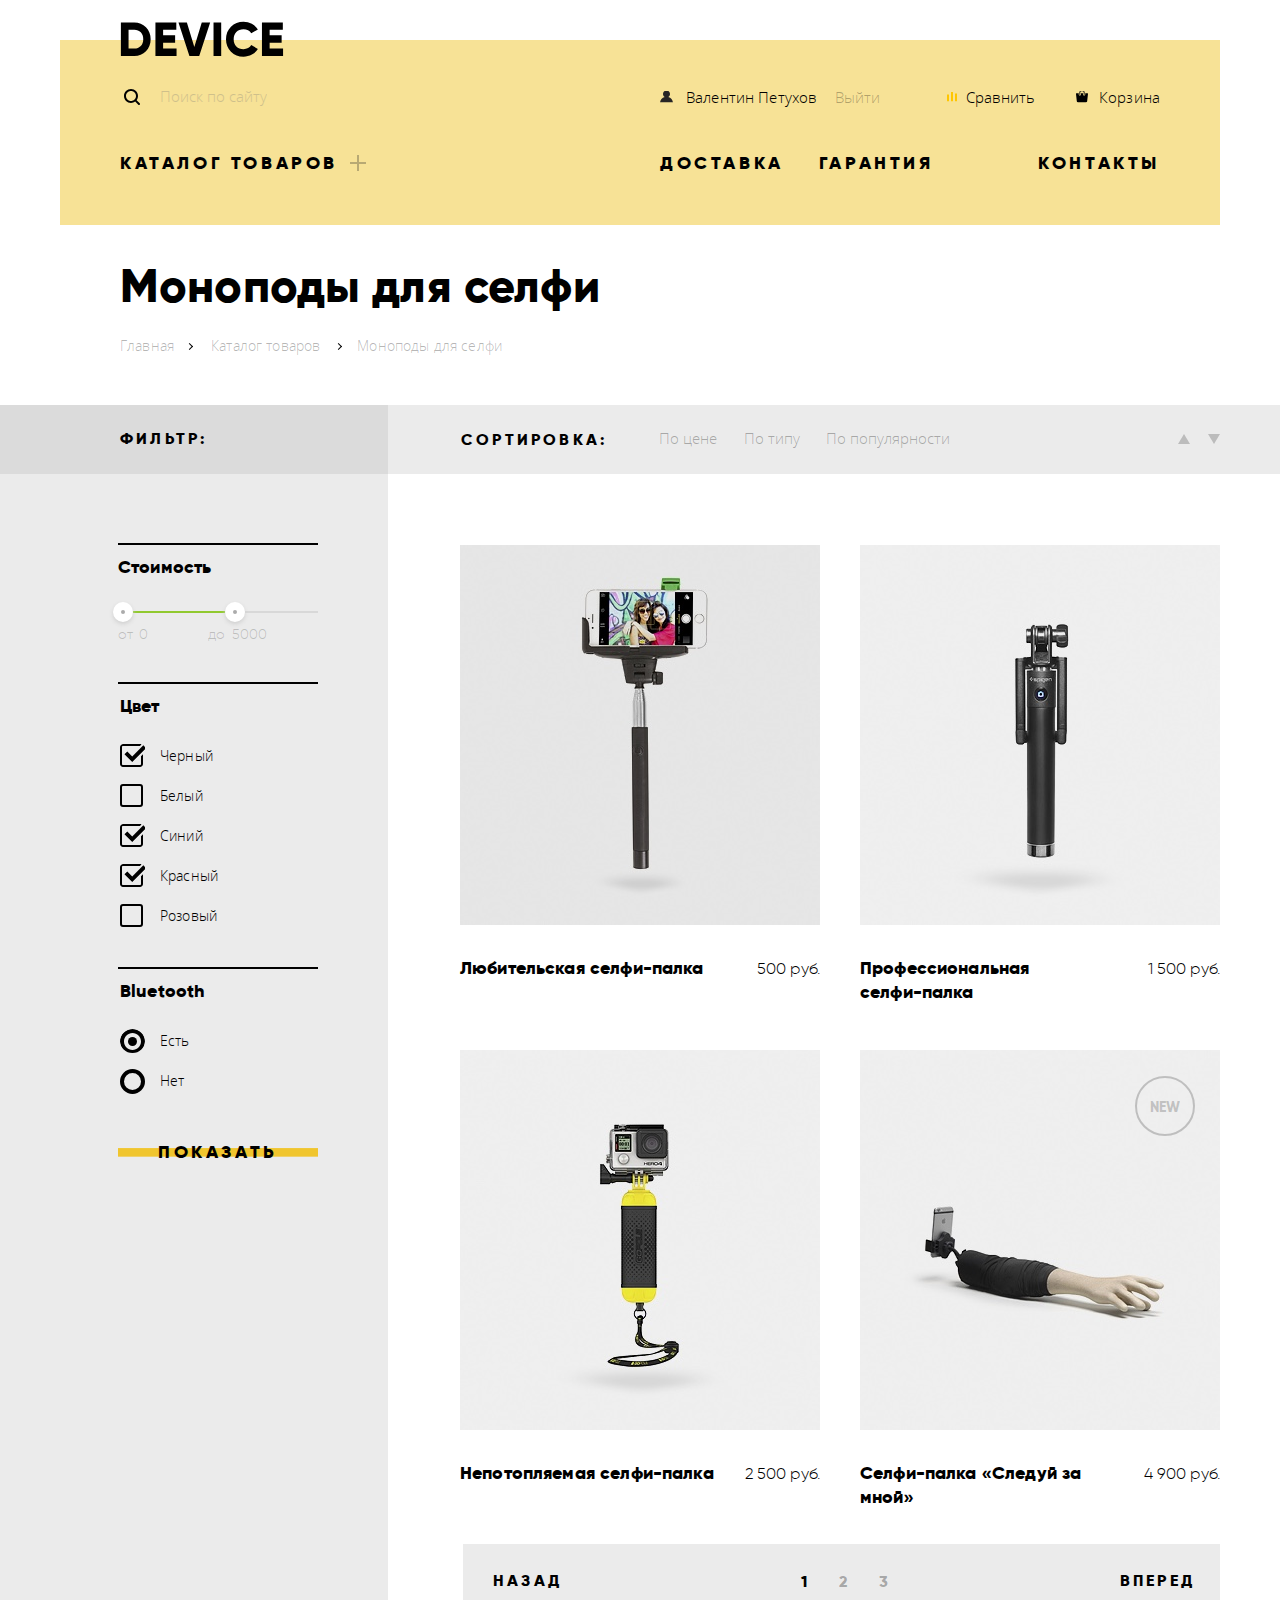
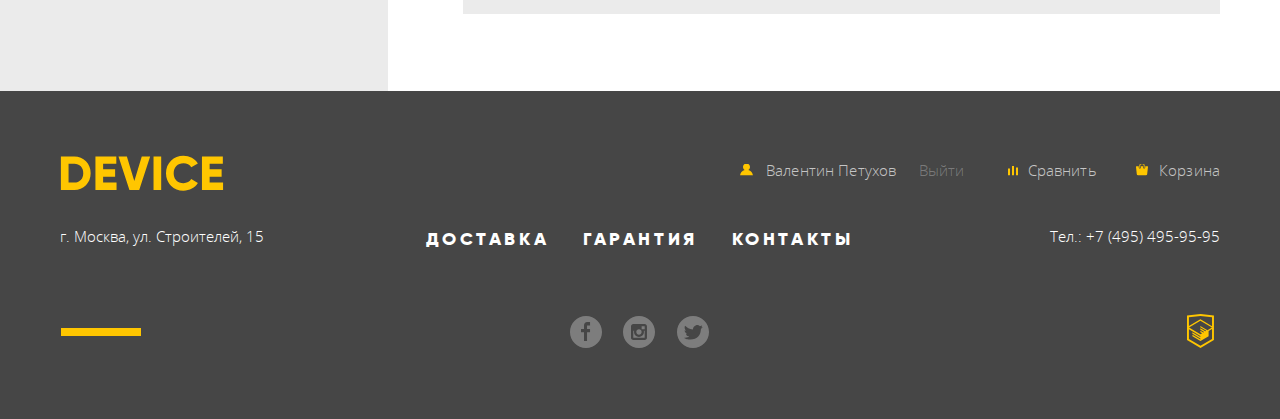
==== commit 72d9ff54: "Исправилил кнопки переключения, скрипт карты, в фильтре div на button" ====
--- a/catalog.html
+++ b/catalog.html
@@ -106,8 +106,8 @@
                       <div class="scale">
                         <div class="bar" style="width: 60%"></div>
                       </div>
-                      <div class="toggle toggle-min"></div>
-                      <div class="toggle toggle-max"></div>
+                      <button type="button" class="toggle toggle-min"></button>
+                      <button type="button" class="toggle toggle-max"></button>
                     </div>
                     <div class="price-controls">
                       <label class="min-price">от <input class="filter-input" type="text" name="min-price" value="0"></label>
--- a/css/style.css
+++ b/css/style.css
@@ -1,26 +1,26 @@
 @font-face {
-    font-family: 'Gilroy';
-    src: url('../fonts/gilroyextrabold.woff2') format('woff2'),
-         url('../fonts/gilroyextrabold.woff') format('woff');
+    font-family: "Gilroy";
+    src: url("../fonts/gilroyextrabold.woff2") format("woff2"),
+         url("../fonts/gilroyextrabold.woff") format("woff");
     font-weight: 800;
     font-style: normal;
 
 }
 
 @font-face {
-    font-family: 'Gilroy';
-    src: url('../fonts/gilroylight.woff2') format('woff2'),
-         url('../fonts/gilroylight.woff') format('woff');
+    font-family: "Gilroy";
+    src: url("../fonts/gilroylight.woff2") format("woff2"),
+         url("../fonts/gilroylight.woff") format("woff");
     font-weight: 300;
     font-style: normal;
 
 }
 
 @font-face {
-  font-family: 'Open Sans';
-  src: local('Open Sans Light'), local('OpenSans-Light'),
-       url('../fonts/opensanslight.woff2') format('woff2'),
-       url('../fonts/opensanslight.woff') format('woff');
+  font-family: "Open Sans";
+  src: local("Open Sans Light"), local("OpenSans-Light"),
+       url("../fonts/opensanslight.woff2") format("woff2"),
+       url("../fonts/opensanslight.woff") format("woff");
   font-weight: 300;
   font-style: normal;
 }
@@ -38,7 +38,8 @@
 body {
   margin: 0;
   padding: 0;
-  font-family: 'Open Sans', 'Arial', sans-serif;
+  font-family: "Open Sans", "Arial", sans-serif;
+  font-weight: 300;
   font-size: 15px;
   color: #000000;
   line-height: 30px;
@@ -58,7 +59,7 @@
 }
 
 .page-title {
-  font-family: "Gilroy", 'Arial', sans-serif;
+  font-family: "Gilroy", "Arial", sans-serif;
   font-weight: 800;
   font-size: 47px;
   line-height: 48px;
@@ -98,7 +99,7 @@
 }
 
 .filter legend {
-  font-family: "Gilroy", 'Arial', sans-serif;
+  font-family: "Gilroy", "Arial", sans-serif;
   font-weight: 800;
   font-size: 18px;
   line-height: 24px;
@@ -200,7 +201,7 @@
 }
 
 .catalog-item-flex a {
-  font-family: "Gilroy", 'Arial', sans-serif;
+  font-family: "Gilroy", "Arial", sans-serif;
   font-weight: 800;
   font-size: 18px;
   text-decoration: none;
@@ -231,7 +232,7 @@
   height: 56px;
 
   content: "new";
-  font-family: "Gilroy", 'Arial', sans-serif;
+  font-family: "Gilroy", "Arial", sans-serif;
   font-weight: 800;
   font-size: 14px;
   line-height: 60px;
@@ -346,6 +347,10 @@
   width: 260px;
 }
 
+.nav-main li:first-child {
+  width: 100px;
+}
+
 .user-navigation li:last-child {
   text-align: right;
 }
@@ -356,20 +361,13 @@
   margin-bottom: 25px;
 }
 
-.secondary-navigation .compare {
-  padding-right: 16px;
-}
-
-.secondary-navigation .compare-catalog {
-  padding-right: 35px;
-}
-
 .secondary-navigation .login-link {
   text-align: right;
-}
-
-.login-link-footer {
-  padding-right: 35px;
+  margin-right: 18px;
+}
+
+.compare-catalog {
+  margin-right: 17px;
 }
 
 .column-right {
@@ -398,7 +396,7 @@
 }
 
 .site-navigation a {
-  font-family: "Gilroy", 'Arial', sans-serif;
+  font-family: "Gilroy", "Arial", sans-serif;
   font-weight: 800;
   font-size: 18px;
   line-height: 24px;
@@ -415,7 +413,8 @@
 }
 
 .catalog-menu-pop-up a {
-  font-family:'Open Sans', 'Arial', sans-serif;
+  font-family:"Open Sans", "Arial", sans-serif;
+  font-weight: 300;
   text-transform: none;
   letter-spacing: 0.01em;
   font-size: 15px;
@@ -468,7 +467,7 @@
 .contacts h2,
 .advantages-slider h3
  {
-  font-family: "Gilroy", 'Arial', sans-serif;
+  font-family: "Gilroy", "Arial", sans-serif;
   font-weight: 800;
   font-size: 47px;
   line-height: 48px;
@@ -483,7 +482,7 @@
 .about-us ul {
   font-size: 16px;
   line-height: 40px;
-  font-family: "Gilroy", 'Arial', sans-serif;
+  font-family: "Gilroy", "Arial", sans-serif;
   font-weight: 800;
   margin: 0;
   margin-bottom: 51px;
@@ -635,6 +634,10 @@
   z-index: 5;
 }
 
+.big-map {
+  line-height: 0;
+}
+
 .modal-show {
   display: block;
   animation-name: animate;
@@ -643,10 +646,20 @@
   animation-timing-function: ease;
 }
 
-.big-map {
-  font-size: 0;
+.modal iframe {
+  position: relative;
+  z-index: 2;
+
+  border: none;
+}
+
+.modal p {
+  position: absolute;
+  top: 0;
+  left: 0;
+  z-index: 1;
   line-height: 0;
-  position: relative;
+  margin: 0;
 }
 
 .map {
@@ -681,6 +694,7 @@
   background-image: url("../img/modal-close.svg");
   background-repeat: no-repeat;
   opacity: 0.5;
+  z-index: 3;
 
 }
 
@@ -728,7 +742,7 @@
 }
 
 .write-us-form-item label {
-  font-family: 'Gilroy', 'Arial', sans-serif;
+  font-family: "Gilroy", "Arial", sans-serif;
   font-weight: 800;
   font-size: 18px;
   line-height: 24px;
@@ -760,6 +774,10 @@
   width: 480px;
 }
 
+ .main-footer .nav-main {
+  width: 355px;
+ }
+
 .site-navigation-flex {
   display: flex;
   justify-content: space-between;
@@ -837,14 +855,14 @@
 }
 
 .catalog-item-description h3 {
-  font-family: 'Gilroy', 'Arial', sans-serif;
+  font-family: "Gilroy", "Arial", sans-serif;
   font-weight: 800px;
   font-size: 18px;
   width: 260px;
 }
 
 .catalog-item-price {
-  font-family: 'Gilroy', 'Arial', sans-serif;
+  font-family: "Gilroy", "Arial", sans-serif;
   font-weight: 300px;
   font-size: 16px;
 }
@@ -978,7 +996,7 @@
   border: 0;
   text-transform: uppercase;
   font-weight: 800;
-  font-family: 'Gilroy', 'Arial', sans-serif;
+  font-family: "Gilroy", "Arial", sans-serif;
   font-size: 18px;
   letter-spacing: 0.2em;
   width: 200px;
@@ -1027,7 +1045,7 @@
 }
 
 .filter-font {
-  font-family: 'Gilroy', 'Arial', sans-serif;
+  font-family: "Gilroy", "Arial", sans-serif;
   font-weight: 800;
   line-height: 24px;
   font-size: 16px;
@@ -1220,7 +1238,7 @@
 
 .pagination a {
   min-width: 20px;
-  font-family: 'Gilroy', 'Arial', sans-serif;
+  font-family: "Gilroy", "Arial", sans-serif;
   font-weight: 800;
   font-size: 16px;
   text-align: center;
@@ -1268,7 +1286,7 @@
 /* Пагинация */
 
 .filter-item {
-  font-family: 'Gilroy', 'Arial', sans-serif;
+  font-family: "Gilroy", "Arial", sans-serif;
   font-weight: 300;
   margin: 0;
   padding: 0;
@@ -1302,7 +1320,7 @@
   left: 0px;
   width: 4px;
   height: 4px;
-  padding: 0;
+  padding: 2px;
   border: 8px solid #ffffff;
   background-color: #ababab;
   border-radius: 50%;
@@ -1338,7 +1356,7 @@
 
 .price-controls input {
   width: 40px;
-  font-family: 'Gilroy', 'Arial', sans-serif;
+  font-family: "Gilroy", "Arial", sans-serif;
   font-weight: 300;
   font-size: 14px;
   text-align: left;
@@ -1377,7 +1395,7 @@
   top: -12px;
   right: 49px;
 
-  font-family: 'Gilroy', 'Arial', sans-serif;
+  font-family: "Gilroy", "Arial", sans-serif;
   font-weight: 800;
   font-size: 179.2px;
   line-height: 179.2px;
@@ -1415,7 +1433,7 @@
   margin: 0;
   margin-bottom: 19px;
   padding-top: 81px;
-  font-family: 'Gilroy', 'Arial', sans-serif;
+  font-family: "Gilroy", "Arial", sans-serif;
   font-weight: 800;
   font-size: 47px;
   line-height: 56px;
@@ -1429,13 +1447,14 @@
 
 .slider-item-options .option-heading {
   font-size: 13px;
-  font-family: 'Open Sans', 'Arial', sans-serif;
+  font-family: "Open Sans", "Arial", sans-serif;
+  font-weight: 300;
   line-height: 20px;
   margin: 0;
 }
 
 .slider-item-options p {
-  font-family: 'Gilroy', 'Arial', sans-serif;
+  font-family: "Gilroy", "Arial", sans-serif;
   font-weight: 300;
   font-size: 36px;
   line-height: 48px;
@@ -1445,7 +1464,7 @@
 .slider-controls {
   position: absolute;
   right: 70px;
-  bottom: 134px;
+  bottom: 132px;
   z-index: 10;
   font-size: 0;
 }
@@ -1518,9 +1537,11 @@
 
 .slider-item-image {
   width: 560px;
+  min-height: 486px;
   display: flex;
   justify-content: center;
   align-items: center;
+
 }
 
 .slider-item .yellow-button {
@@ -1568,7 +1589,7 @@
 
 .range-item-heading {
   margin: 0;
-  font-family: 'Gilroy', 'Arial', sans-serif;
+  font-family: "Gilroy", "Arial", sans-serif;
   font-weight: 800;
   line-height: 24px;
   font-size: 18px;
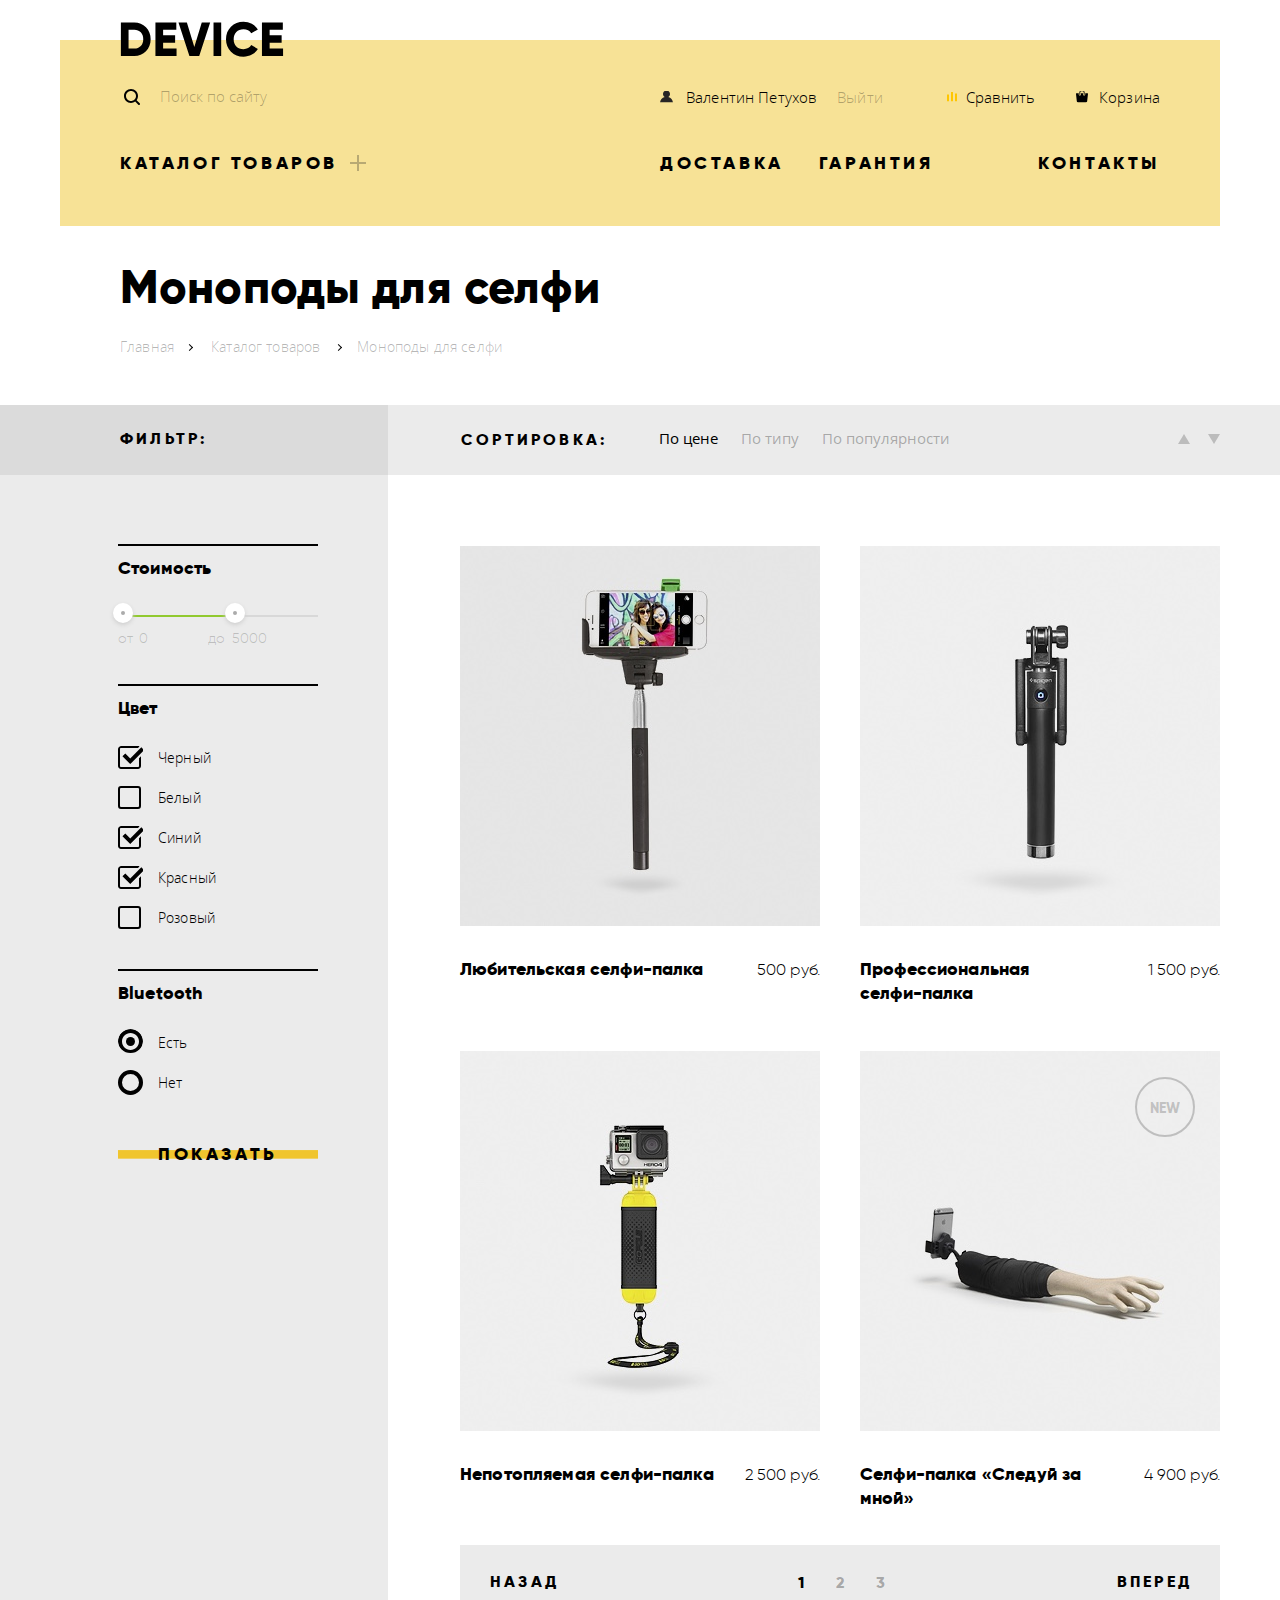
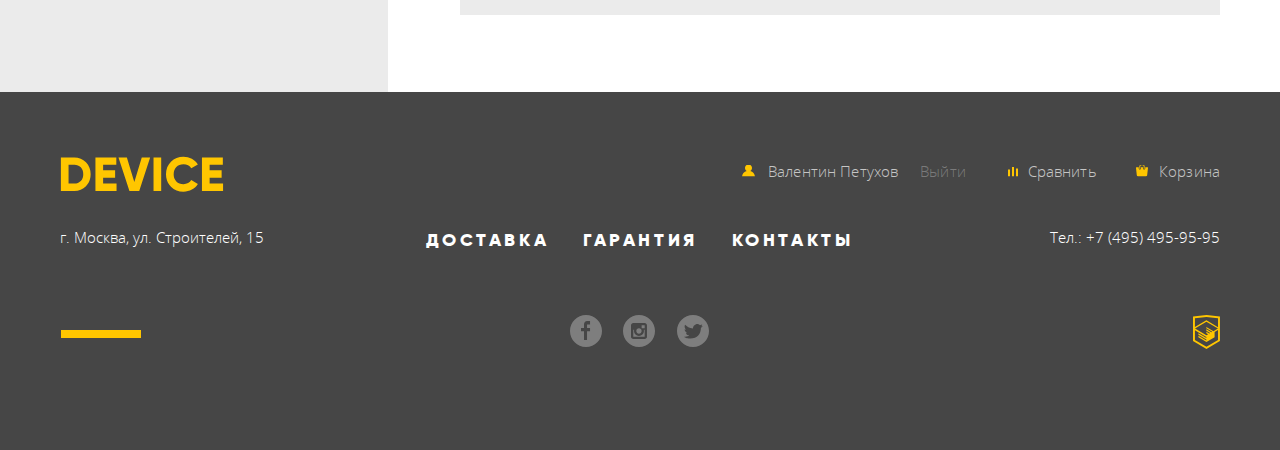
==== commit 1f475db8: "исправленные ошибки, удаленные, добавленные картинки" ====
--- a/catalog.html
+++ b/catalog.html
@@ -17,15 +17,14 @@
           <ul class="user-navigation list-style behavior">
             <li>
               <form class="search" action="https://echo.htmlacademy.ru" method="post">
-                <input class="search-input" type="text" name="search" placeholder="Поиск по сайту" required>
+                <input class="search-input" type="text" name="search" placeholder="Поиск по сайту">
                 <button type="submit" class="search-button"><span>Найти</span></button>
               </form>
             </li>
-            <!-- Потом будет формой? -->
           </ul>
           <ul class="user-navigation list-style behavior">
             <li class="login-link">
-              <a class="enter" href="id.html">Валентин Петухов</a>
+              <a class="enter enter-top" href="id.html">Валентин Петухов</a>
               <a class="logged-in-header logged-in" href="log-out.html">Выйти</a>
             </li>
             <li class="compare"><a href="compare.html">Сравнить</a></li>
@@ -61,7 +60,6 @@
       </nav>
     </header>
 
-    <!-- Главный блок -->
     <main>
       <div class="main-heading container">
         <h1 class="page-title">Моноподы для селфи</h1>
@@ -80,7 +78,7 @@
           <div class="filters-header-right">
             <p class="sort filter-font">Сортировка:</p>
             <ul class="sort-items">
-              <li><a href="price-sort.html">По цене</a></li>
+              <li><a class="active-sort">По цене</a></li>
               <li><a href="type-sort.html">По типу</a></li>
               <li><a href="popularity">По популярности</a></li>
             </ul>
@@ -248,7 +246,6 @@
       </div>
     </main>
 
-    <!-- Подвал сайта -->
     <footer class="main-footer">
       <div class="footer-container">
         <nav class="secondary-navigation">
@@ -258,7 +255,7 @@
             </a>
             <ul class="user-navigation user-navigation-behavior list-style">
               <li class="login-link-footer">
-                <a class="enter-bottom" href="id.html">Валентин Петухов</a>
+                <a class="enter-bottom enter-top" href="id.html">Валентин Петухов</a>
                 <a class="logged-in logged-in-footer" href="log-out.html">Выйти</a>
               </li>
               <li class="compare-catalog compare"><a class="compare-footer" href="compare.html">Сравнить</a></li>
@@ -271,19 +268,15 @@
               <li><a href="warranty.html">Гарантия</a></li>
               <li><a href="contacts.html">Контакты</a></li>
             </ul>
-            <address class="address">
-              <span>г. Москва, ул. Строителей, 15</span>
-            </address>
-            <address class="address phone">
-              <a href="tel:+74954959595">Тел.: +7 (495) 495-95-95</a>
-            </address>
+            <address class="address">г. Москва, ул. Строителей, 15</address>
+            <a class="address phone" href="tel:+74954959595">Тел.: +7 (495) 495-95-95</a>
           </div>
         </nav>
         <div class="footer-social-flex">
           <ul class="footer-social list-style">
-            <li><a class="social-image" href="facebook.com"><img src="img/fb.svg" width="32" height="32" alt="Ссылка на паблик в Фейсбуке">Фейсбук</a></li>
-            <li><a class="social-image" href="instagram.com"><img src="img/instagram.svg" width="32" height="32" alt="Ссылка на паблик в Инстаграме">Инстаграм</a></li>
-            <li><a class="social-image" href="twitter.com"><img src="img/twitter.svg" width="32" height="32" alt="Ссылка на паблик в Твиттере">Твиттер</a></li>
+            <li><a class="social-image" href="facebook.com" aria-label="Ссылка на паблик в Фейсбуке"><img src="img/fb.svg" width="32" height="32" alt="Иконка Фейсбук">Фейсбук</a></li>
+            <li><a class="social-image" href="instagram.com" aria-label="Ссылка на паблик в Инстаграм"><img src="img/instagram.svg" width="32" height="32" alt="Иконка Инстаграм">Инстаграм</a></li>
+            <li><a class="social-image" href="twitter.com" aria-label="Ссылка на паблик в Твиттере"><img src="img/twitter.svg" width="32" height="32" alt="Иконка Твиттер">Твиттер</a></li>
           </ul>
           <a class="copyright" href="https://htmlacademy.ru/intensive/htmlcss"><img src="img/logo-html.svg" width="27" height="35" alt="Сссылка на страницу интенсивов">Профессиональный онлайн‑курс HTML и CSS</a>
         </div>
--- a/css/style.css
+++ b/css/style.css
@@ -13,7 +13,6 @@
          url("../fonts/gilroylight.woff") format("woff");
     font-weight: 300;
     font-style: normal;
-
 }
 
 @font-face {
@@ -25,13 +24,46 @@
   font-style: normal;
 }
 
+@font-face {
+  font-family: "Open Sans";
+  src: local("Open Sans"), local("OpenSans"),
+       url("../fonts/opensans.woff2") format("woff2"),
+       url("../fonts/opensans.woff") format("woff");
+  font-weight: 400;
+  font-style: normal;
+}
+
 @keyframes animate {
   0% {
-    transform: translateX(-10%);
-  };
-
+    transform: translateY(-100%);
+    opacity: 0;
+  }
+
+100% {
+    transform: translateY(0);
+    opacity: 1;
+  }
+}
+
+@keyframes shake {
+  0%,
   100% {
-    transform: translateX(110%);
+    transform: translateX(0);
+  }
+
+  10%,
+  30%,
+  50%,
+  70%,
+  90% {
+    transform: translateX(-10px);
+  }
+
+  20%,
+  40%,
+  60%,
+  80% {
+    transform: translateX(10px);
   }
 }
 
@@ -83,6 +115,10 @@
   margin-bottom: 16px;
 }
 
+.filter-option:last-child {
+  margin-bottom: 2px;
+}
+
 .filter fieldset {
   border-style: none;
   padding: 0;
@@ -90,12 +126,17 @@
 
 .fieldset-border {
   border-top: 2px solid black;
-  margin-bottom: 39px;
+  margin-bottom: 37px;
 }
 
 .fieldset-border legend {
   padding-top: 10px;
   margin-bottom: 26px;
+}
+
+.fieldset-border fieldset {
+  margin-inline-end: 0px;
+  margin-inline-start: 0px;
 }
 
 .filter legend {
@@ -141,7 +182,7 @@
 input[type="radio"] + label::before {
   content: "";
   position: absolute;
-  top: 50%;
+  top: 49%;
   left: -40px;
   width: 17px;
   height: 17px;
@@ -166,7 +207,7 @@
 input[type="radio"]:checked + label::before {
   content: "";
   position: absolute;
-  top: 50%;
+  top: 45%;
   left: -40px;
   width: 25px;
   height: 24px;
@@ -214,6 +255,7 @@
   font-size: 0;
   line-height: 0;
   position: relative;
+  background-color: #eeeeee;
 }
 
 .catalog-item-image:hover img {
@@ -281,8 +323,7 @@
 }
 
 .behavior a:hover,
-.search-input:hover,
-.sort-items a:hover,
+.sort-items a:hover:not(.active-sort),
 .breadcrumbs a:hover {
   color: rgba(0, 0, 0, 0.6);
 }
@@ -312,6 +353,15 @@
 .search-input:focus{
   opacity: 1;
   border: 0;
+  border-bottom: 2px solid transparent;
+}
+
+.search-input::-webkit-input-placeholder {
+  color: rgba(0, 0, 0, 0.3);
+}
+
+.search-input:hover::-webkit-input-placeholder {
+  color: rgba(0, 0, 0, 0.6);
 }
 
 .main-header {
@@ -323,7 +373,7 @@
 .main-navigation {
   padding: 0 60px;
   background-color: #f7e296;
-  padding-bottom: 22px;
+  padding-bottom: 23px;
 }
 
 .logo-top-margin {
@@ -359,6 +409,19 @@
   display: flex;
   justify-content: space-between;
   margin-bottom: 25px;
+}
+
+.enter-top{
+  display: inline-block;
+  vertical-align: top;
+  width: 133px;
+  overflow: hidden;
+  text-overflow: ellipsis;
+  white-space: nowrap;
+}
+
+.login-link-footer .enter-top {
+  margin-left: 2px;
 }
 
 .secondary-navigation .login-link {
@@ -450,17 +513,12 @@
   transform: translateY(-50%);
   background-image: url("../img/plus.svg");
 }
-
-.about-us p:not(:last-of-type),
+.about-us p {
+  margin: 30px 0;
+}
+
 .contacts p {
-  margin: 0;
-  margin-bottom: 32px;
-}
-
-.about-us p:last-of-type {
-  margin: 0;
-  margin-bottom: 65px;
-  letter-spacing: normal;
+  margin-bottom: 40px;
 }
 
 .about-us h2,
@@ -487,6 +545,7 @@
   margin: 0;
   margin-bottom: 51px;
   padding: 0;
+  padding-top: 37px;
   list-style-type: none;
 }
 
@@ -549,7 +608,7 @@
   position: relative;
 }
 
-.info-section::before {
+.info-section h2::before {
   content: "";
   position: absolute;
   top: -52px;
@@ -592,27 +651,28 @@
   opacity: 0.6;
 }
 
+.footer-social a:active {
+  opacity: 0.1;
+}
+
 .user-navigation-behavior a:active::before,
-.footer-social a:active,
 .copyright:active {
   opacity: 0.3;
 }
 
 .copyright {
   font-size: 0;
+  width: 27px;
 }
 
 .address {
   letter-spacing: normal;
-}
-
-.address span {
   font-style: normal;
   color: #ffffff;
   position: relative;
 }
 
-.address span::before {
+.site-navigation-flex address:first-of-type::before {
   content: "";
   position: absolute;
   top: 102px;
@@ -624,10 +684,11 @@
 
 .modal {
   position: fixed;
-  top: 100px;
+  top: 50%;
   left: 50%;
+  margin-left: -480px;
+  margin-top: -280px;
   display: none;
-  transform: translateX(-50%);
   box-shadow: 0 10px 20px 0 rgba(4, 6, 6, 0.4);
   width: 960px;
   background-color: white;
@@ -646,6 +707,10 @@
   animation-timing-function: ease;
 }
 
+.modal-error {
+  animation: shake 0.6s;
+}
+
 .modal iframe {
   position: relative;
   z-index: 2;
@@ -653,7 +718,7 @@
   border: none;
 }
 
-.modal p {
+.big-map p {
   position: absolute;
   top: 0;
   left: 0;
@@ -666,7 +731,7 @@
   margin-bottom: 66px;
   font-size: 0;
   line-height: 0;
-  padding-top: 8px;
+  background-color: #e9e9e9;
 }
 
 .map a {
@@ -699,7 +764,6 @@
 }
 
 .write-us-form-item {
-  flex-basis: 320px;
   padding: 0;
   margin: 0;
 }
@@ -752,6 +816,7 @@
 .grow {
   flex-grow: 1;
   margin-top: 40px;
+  width: 100%;
 }
 
 .footer-container {
@@ -801,7 +866,6 @@
 .footer-social-flex {
   display: flex;
   justify-content: space-between;
-  align-items: center;
 }
 
 .footer-social-flex ul {
@@ -816,11 +880,12 @@
 
 .footer-social a {
   font-size: 0;
+  opacity: 0.3;
 }
 
 .main-heading {
   width: 1100px;
-  margin: 0px auto 47px auto;
+  margin: 0px auto 46px auto;
   padding-left: 80px;
   padding-top: 37px;
 }
@@ -856,14 +921,14 @@
 
 .catalog-item-description h3 {
   font-family: "Gilroy", "Arial", sans-serif;
-  font-weight: 800px;
+  font-weight: 800;
   font-size: 18px;
   width: 260px;
 }
 
 .catalog-item-price {
   font-family: "Gilroy", "Arial", sans-serif;
-  font-weight: 300px;
+  font-weight: 300;
   font-size: 16px;
 }
 
@@ -887,7 +952,7 @@
 .filters-header-left {
   width: 328px;
   background-color: #dbdbdb;
-  padding: 18px 0 21px 0;
+  padding: 18px 0 22px 0;
   letter-spacing: 0.2em;
 }
 
@@ -939,12 +1004,11 @@
 .search-input {
   border: 0;
   background-color: transparent;
-  opacity: 0.3;
   padding-left: 40px;
   width: 310px;
   font-family: inherit;
+  font-weight: inherit;
   font-size: inherit;
-  color: inherit;
   line-height: inherit;
   border-bottom: 2px solid transparent;
   height: 49px;
@@ -956,8 +1020,9 @@
     outline: 0;
     outline-offset: 0;
 }
-.search-input:focus,
- .search-input:valid {
+
+.search:focus-within  .search-input,
+.search:focus-within  .search-button{
   border-bottom: 2px solid black;
 }
 
@@ -968,13 +1033,13 @@
   line-height: 15px;
   padding: 15px 20px;
   border: 2px solid black;
+  border-bottom: none;
   display: none;
   background-color: transparent;
   transition: all 0.1s ease-in;
 }
 
-.search-input:focus + .search-button,
-.search-input:valid + .search-button {
+.search:focus-within .search-button {
   display: block;
 }
 
@@ -1004,6 +1069,10 @@
   cursor: pointer;
 }
 
+.filter .yellow-button {
+  margin-top: 2px;
+}
+
 .more-about-us {
   line-height: 24px;
   text-decoration: none;
@@ -1064,6 +1133,7 @@
   padding: 0;
   margin: 0;
   margin-left: 21px;
+  font-weight: 400;
 }
 
 .sort-items li {
@@ -1077,7 +1147,11 @@
   letter-spacing: normal;
 }
 
-.sort-items a:active {
+.sort-items .active-sort {
+  color: rgba(0, 0, 0, 1);
+}
+
+.sort-items a:active:not(.active-sort) {
   color: rgba(0, 0, 0, 1);
 }
 .sort-arrows {
@@ -1165,7 +1239,7 @@
 }
 
 .logged-in-footer {
-  padding-left: 18px;
+  padding-left: 15px;
 }
 
  .logged-in-header {
@@ -1188,7 +1262,6 @@
   width: 19px;
   height: 15px;
   background-repeat: no-repeat;
-  /* background-position: 50% 50%; */
 }
 
 .enter::before {
@@ -1216,19 +1289,14 @@
   background-position: 49% 49%;
 }
 
-/* Картинки перед ссылками меню  user-navigation */
-
-/* Пагинация */
-
 .pagination {
   display: flex;
   justify-content: space-between;
   margin: 0;
-  margin-left: 75px;
+  margin-left: 72px;
   margin-bottom: 77px;
   padding: 0;
   list-style: none;
-
   background-color: #ebebeb;
 }
 
@@ -1252,10 +1320,10 @@
   padding: 22px 30px 17px 30px;
 }
 .numbers {
-  padding: 22px 30px 17px 46px;
+  padding: 22px 27px 17px 43px;
 }
 .next {
-  padding: 22px 25px 17px 35px;
+  padding: 22px 28px 17px 35px;
 }
 
 .numbers a {
@@ -1283,8 +1351,6 @@
   color: rgba(0, 0, 0, 0.3);
 }
 
-/* Пагинация */
-
 .filter-item {
   font-family: "Gilroy", "Arial", sans-serif;
   font-weight: 300;
@@ -1300,7 +1366,7 @@
   position: relative;
   height: 11px;
   margin-bottom: 3px;
-  padding-top: 9px;
+  padding-top: 12px;
 }
 
 .range-controls .scale {
@@ -1365,16 +1431,11 @@
   border: 0;
 }
 
-/* Слайдер */
-
-/* .slider-container {
-  box-sizing: border-box;
-} */
-
 .slider-item {
   position: relative;
   width: 560px;
   z-index: 2;
+  padding-top: 81px;
 }
 
 .slider-card {
@@ -1394,7 +1455,6 @@
   position: absolute;
   top: -12px;
   right: 49px;
-
   font-family: "Gilroy", "Arial", sans-serif;
   font-weight: 800;
   font-size: 179.2px;
@@ -1424,7 +1484,6 @@
 .slider-list ul {
   margin: 0;
   padding: 0;
-
   list-style: none;
 }
 
@@ -1432,7 +1491,6 @@
   max-width: 500px;
   margin: 0;
   margin-bottom: 19px;
-  padding-top: 81px;
   font-family: "Gilroy", "Arial", sans-serif;
   font-weight: 800;
   font-size: 47px;
@@ -1465,7 +1523,7 @@
   position: absolute;
   right: 70px;
   bottom: 132px;
-  z-index: 10;
+  z-index: 3;
   font-size: 0;
 }
 
@@ -1484,7 +1542,6 @@
 
 .slider-controls label::after {
   content: "";
-
   position: absolute;
   top: 50%;
   left: 50%;
@@ -1524,12 +1581,10 @@
   left: 50%;
   top: 50%;
   z-index: 2;
-
   width: 2px;
   height: 2px;
   margin-top: -2px;
   margin-left: -3px;
-
   background-color: inherit;
   border: 1px solid #464646;
   border-radius: 50%;
@@ -1541,7 +1596,6 @@
   display: flex;
   justify-content: center;
   align-items: center;
-
 }
 
 .slider-item .yellow-button {
@@ -1566,12 +1620,9 @@
   display: flex;
   flex-direction: column-reverse;
 }
-/* Слайдер */
-
-/* Ассортимент */
 
 .range-of-items {
-  padding-top: 109px;
+  padding-top: 302px;
   margin-bottom: 181px;
 }
 
@@ -1585,6 +1636,7 @@
 
 .range-item {
   max-width: 160px;
+  position: relative;
 }
 
 .range-item-heading {
@@ -1596,69 +1648,59 @@
   width: 160px;
 }
 
-.range-item .range-item-link {
-  display: flex;
-  justify-content: center;
-  align-items: center;
+.range-item a {
+  text-decoration: none;
+  color: rgba(0, 0, 0, 1);
+}
+
+.range-item a:active {
+  color: rgba(0, 0, 0, 0.3);
+}
+
+.range-item-heading a::before {
+  position: absolute;
+  top: -193px;
+  content: "";
   width: 160px;
   height: 160px;
   background: rgba(240, 197, 46, 0.5) no-repeat 50% 50%;
   font-size: 0;
-  margin-bottom: 33px;
-}
-
-.range-item:nth-child(2) .range-item-link {
-  align-items: flex-end;
-}
-
-.range-item-link span {
-  display: block;
+}
+
+.range-item-heading a::after {
+  position: absolute;
+  top: -193px;
+  left: 0px;
+  content: "";
+  width: 160px;
+  height: 160px;
   background-repeat: no-repeat;
-  width: auto;
-}
-
-.range-item a {
-  text-decoration: none;
-  color: rgba(0, 0, 0, 1);
-}
-
-.range-item:nth-child(1) span {
+  background-position: 50%;
+}
+
+.range-item:nth-child(1) a::after  {
   background-image: url("../img/popular-1.svg");
-  width: 97px;
-  height: 55px;
-}
-.range-item:nth-child(2) span {
+}
+.range-item:nth-child(2) a::after {
   background-image: url("../img/popular-2.svg");
-  width: 86px;
-  height: 117px;
-}
-.range-item:nth-child(3) span {
+  background-position: 50% 41px;
+}
+.range-item:nth-child(3) a::after {
   background-image: url("../img/popular-3.svg");
-  width: 71px;
-  height: 87px;
-}
-.range-item:nth-child(4)  span {
+}
+.range-item:nth-child(4) a::after {
   background-image: url("../img/popular-4.svg");
-  width: 107px;
-  height: 65px;
-}
-.range-item:nth-child(5)  span {
+}
+.range-item:nth-child(5) a::after {
   background-image: url("../img/popular-5.svg");
-  width: 56px;
-  height: 98px;
-}
-.range-item:nth-child(6)  span {
+}
+.range-item:nth-child(6) a::before {
   background-image: url("../img/popular-6.svg");
-  width: 132px;
-  height: 69px;
-}
-
-.range-item-link:hover,
-.range-item h3:hover + .range-item-link {
+}
+.range-item-heading a:hover::before {
   background-color: rgba(240, 197, 46, 1);
 }
-
- .range-item-link:active span {
+ .range-item-heading a:active::after {
   opacity: 0.3;
 }
 
@@ -1682,35 +1724,31 @@
   font-size: 0;
 }
 
+.partners-flex li {
+  filter: grayscale(100%);
+  opacity: 0.2;
+}
+
+.partners-flex li:hover {
+  filter: grayscale(0%);
+  opacity: 1;
+}
+
 .partners-flex li:first-child {
-  background-image: url("../img/logo-1.png");
-}
-.partners-flex li:first-child:hover {
-  background-image: url("../img/logo-1-color.png");
+  background-image: url("../img/logo-1-color.jpg");
 }
 
 .partners-flex li:nth-child(2) {
-  background-image: url("../img/logo-3.png");
-}
-.partners-flex li:nth-child(2):hover {
-  background-image: url("../img/logo-3-color.png");
+  background-image: url("../img/logo-3-color.jpg");
 }
 
 .partners-flex li:nth-child(3) {
-  background-image: url("../img/logo-2.png");
-}
-.partners-flex li:nth-child(3):hover {
-  background-image: url("../img/logo-2-color.png");
+  background-image: url("../img/logo-2-color.jpg");
 }
 
 .partners-flex li:last-child {
-  background-image: url("../img/logo-4.png");
-}
-.partners-flex li:last-child:hover {
-  background-image: url("../img/logo-4-color.png");
-}
-
-/* Нижний слайдер */
+  background-image: url("../img/logo-4-color.jpg");
+}
 
 .advantages-slider {
   margin-bottom: 95px;
@@ -1797,15 +1835,17 @@
 #delivery:checked ~ .advantages-slider-controls .slider-controls-item--1::before,
 #warranty:checked ~ .advantages-slider-controls .slider-controls-item--2::before,
 #credit:checked ~ .advantages-slider-controls .slider-controls-item--3::before {
-  display: none;
+  transform: scale(1);
+  background-color: rgba(0, 0, 0, 1);
 }
 
 #delivery:checked ~ .advantages-slider-controls .slider-controls-item--1,
 #warranty:checked ~ .advantages-slider-controls .slider-controls-item--2,
 #credit:checked ~ .advantages-slider-controls .slider-controls-item--3 {
-  background-color: rgba(0, 0, 0, 1);
   color: #f7e184;
   padding: 8px 128px 8px 11px;
+  transition: ease-in;
+  transition-duration: 0.3s;
 }
 
 .advantages-slider-item::after {
